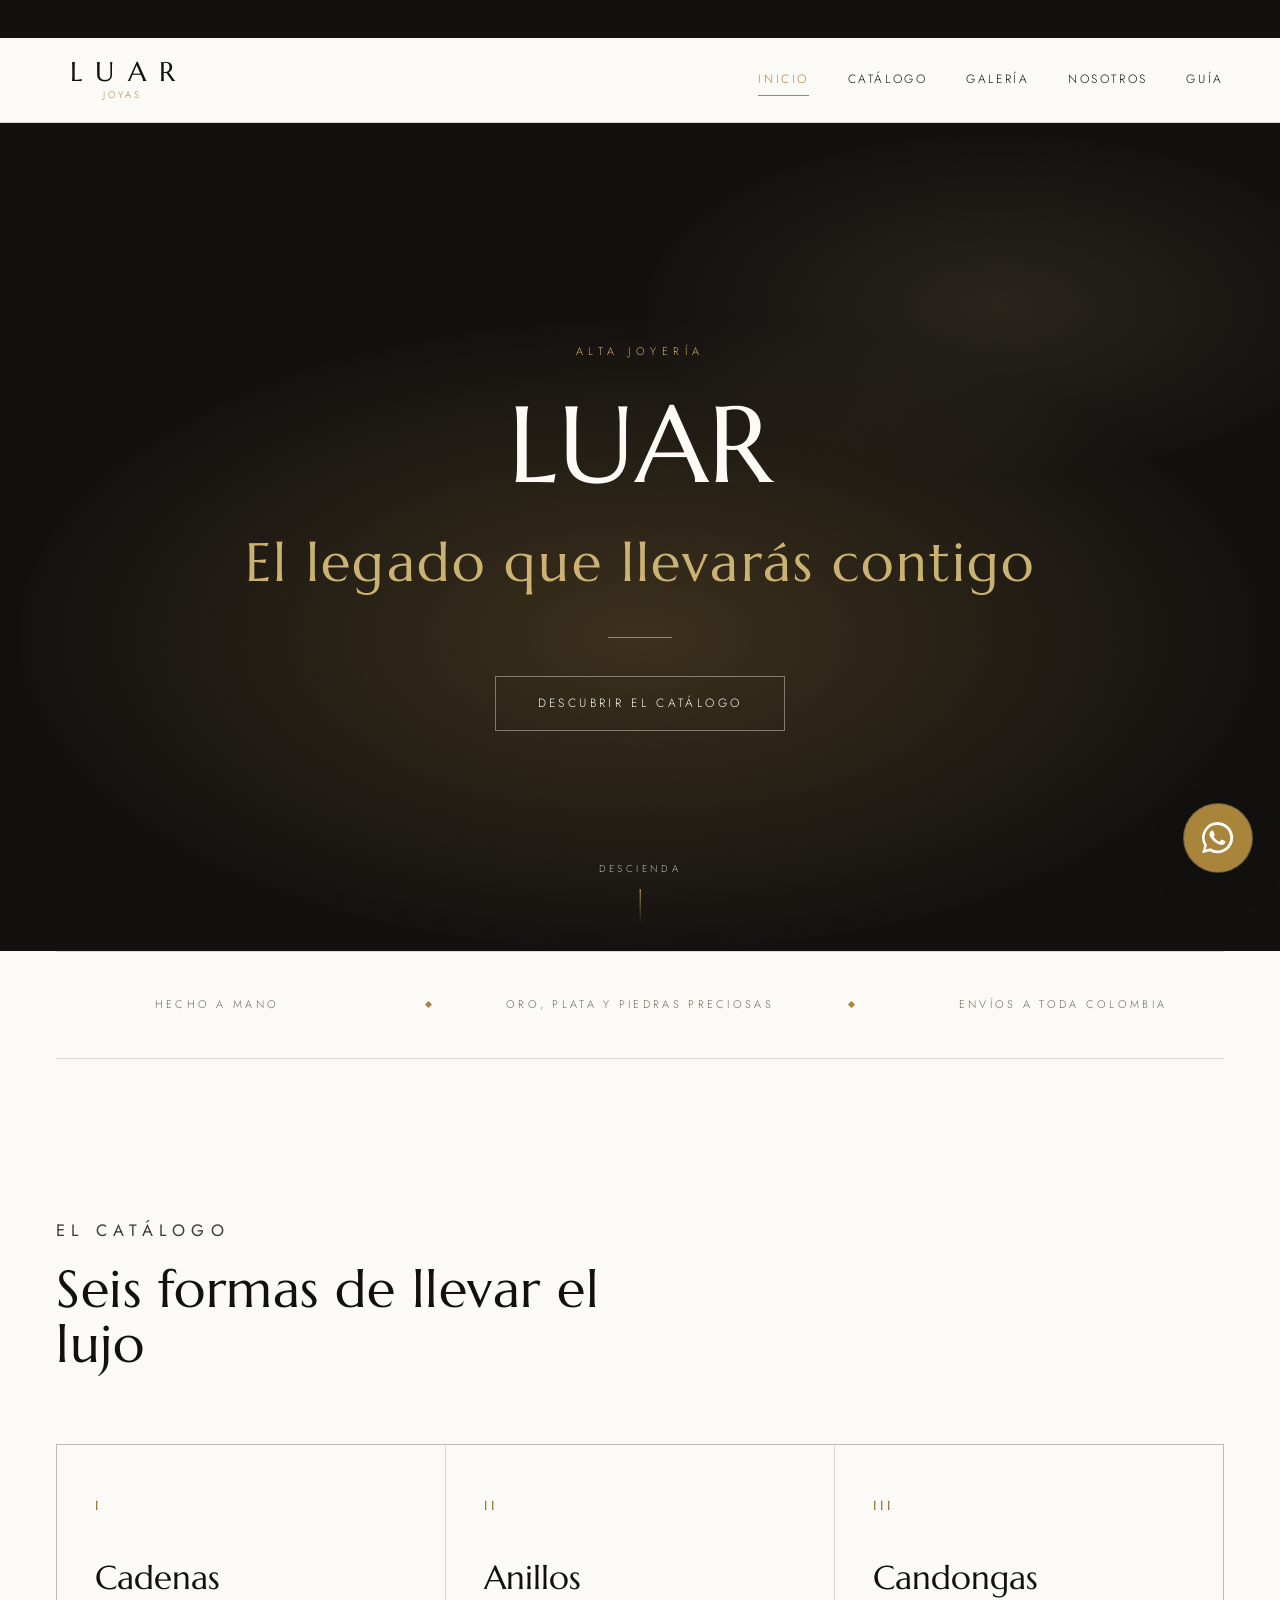
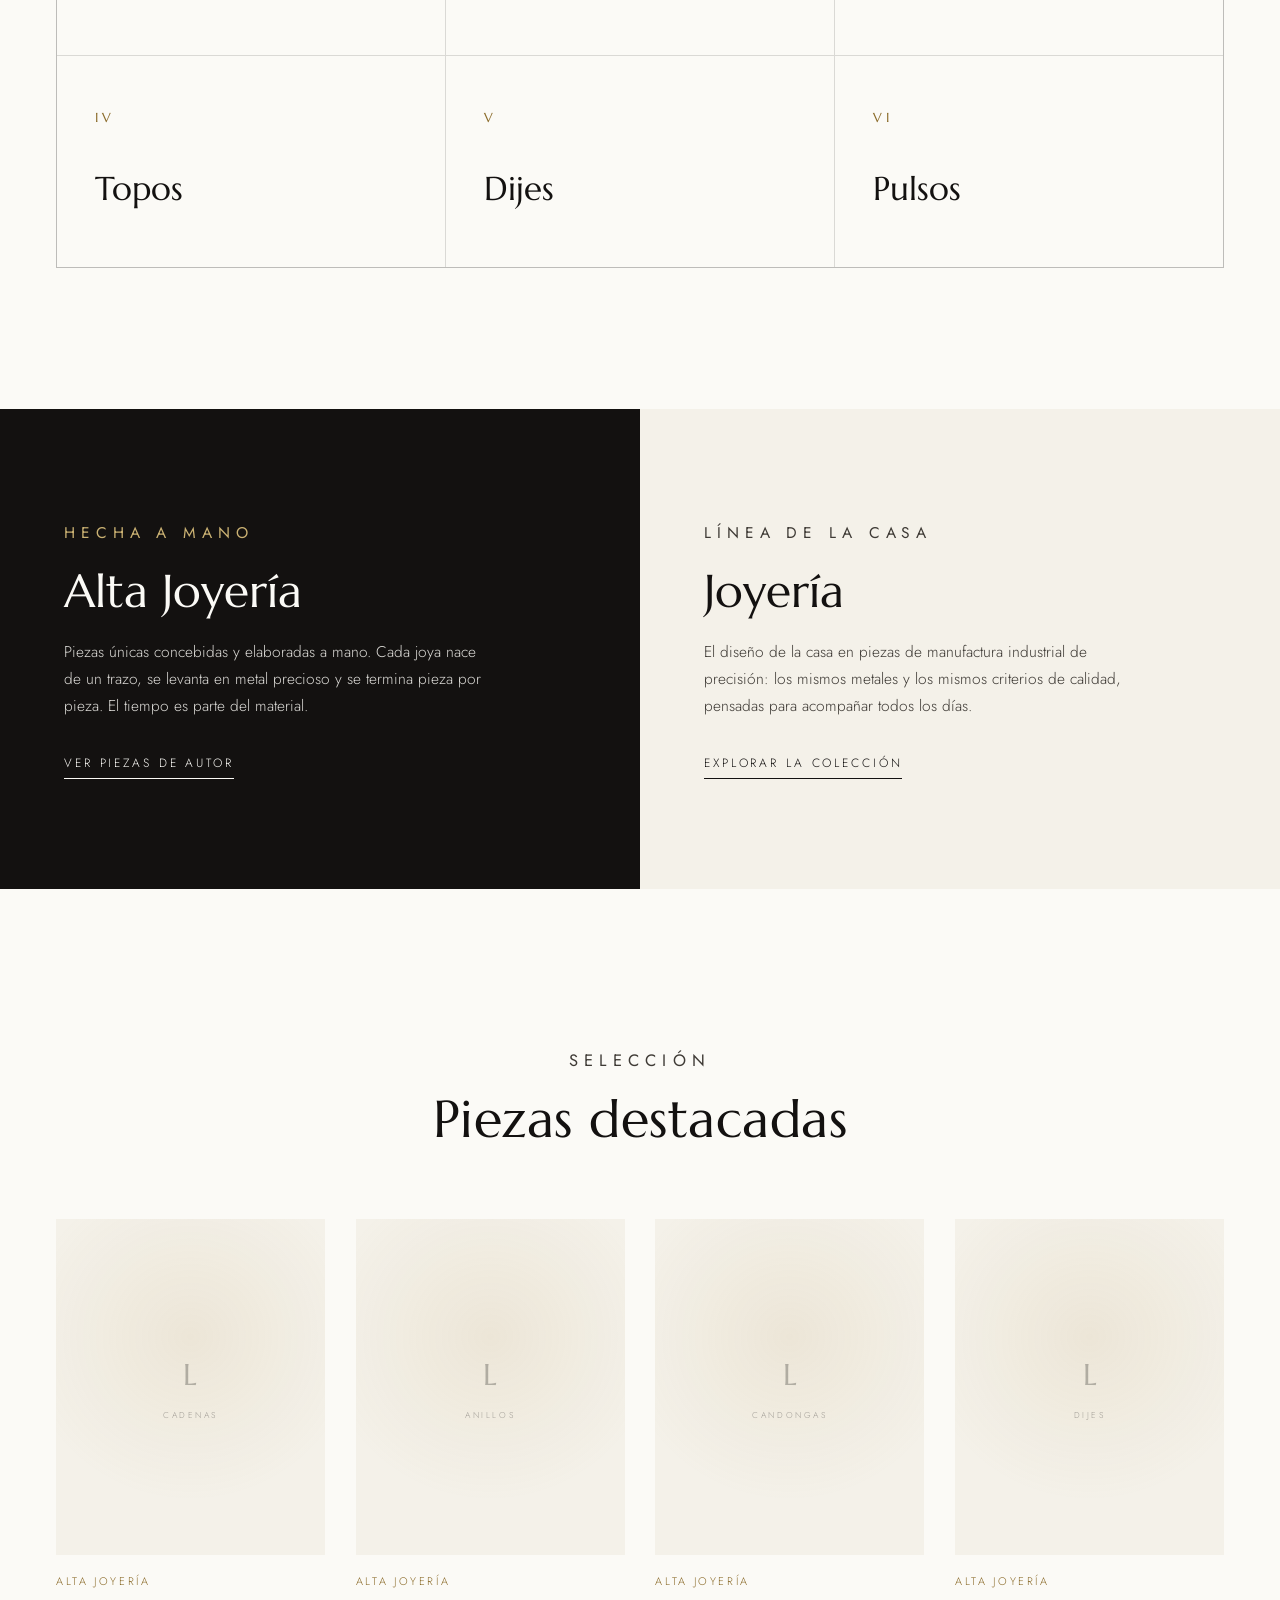
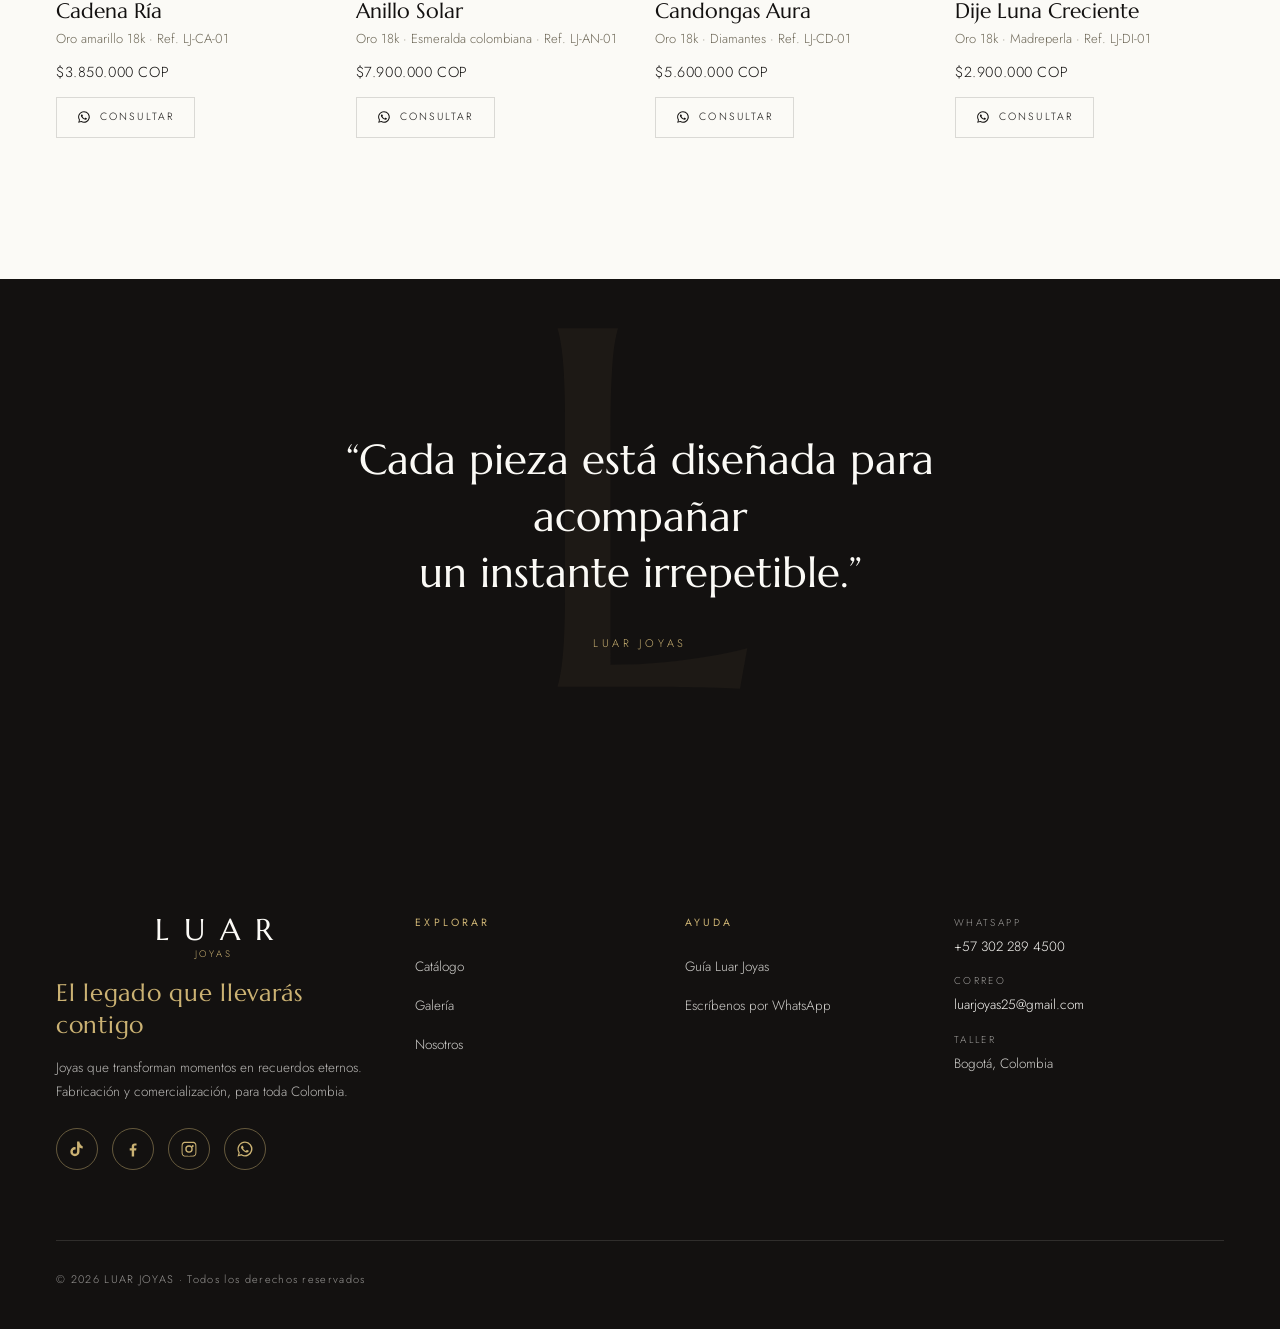
==== index.html @ 64f777a3 "Integra avance del cliente: links reales de redes (TikTok, Facebook, Instagram), Guia Luar Joyas con" ====
<!DOCTYPE html>
<html lang="es">
<head>
  <meta charset="utf-8">
  <meta name="viewport" content="width=device-width, initial-scale=1">
  <title>LUAR JOYAS</title>
  <meta name="description" content="LUAR JOYAS — El legado que llevarás contigo. Joyas que transforman momentos en recuerdos eternos. Fabricación y comercialización desde Bogotá, para toda Colombia.">

  <!-- Cómo se ve el enlace al compartirlo en redes o WhatsApp -->
  <meta property="og:title" content="LUAR JOYAS — El legado que llevarás contigo">
  <meta property="og:description" content="Joyas que transforman momentos en recuerdos eternos. Envíos a toda Colombia.">
  <meta property="og:type" content="website">
  <meta property="og:locale" content="es_CO">
  <meta property="og:site_name" content="LUAR JOYAS">
  <link rel="icon" type="image/svg+xml" href="data:image/svg+xml,%3Csvg xmlns='http://www.w3.org/2000/svg' viewBox='0 0 64 64'%3E%3Crect width='64' height='64' fill='%23131110'/%3E%3Ctext x='32' y='45' font-family='Georgia,serif' font-size='38' fill='%23CBB273' text-anchor='middle'%3EL%3C/text%3E%3C/svg%3E">

  <!-- ============================================
       GOOGLE ANALYTICS
       Cuando se cree la propiedad de Analytics,
       reemplazar G-XXXXXXXXXX por el ID real
       y quitar los signos de comentario <?- y ->
       ============================================
  <script async src="https://www.googletagmanager.com/gtag/js?id=G-XXXXXXXXXX"></script>
  <script>
    window.dataLayer = window.dataLayer || [];
    function gtag(){dataLayer.push(arguments);}
    gtag('js', new Date());
    gtag('config', 'G-XXXXXXXXXX');
  </script>
  -->

  <link rel="preconnect" href="https://fonts.googleapis.com">
  <link rel="preconnect" href="https://fonts.gstatic.com" crossorigin>
  <link href="https://fonts.googleapis.com/css2?family=Marcellus&family=Jost:wght@300;400;500&display=swap" rel="stylesheet">
  <link rel="stylesheet" href="css/estilos.css">

  <!-- Intro: si ya se vio en esta sesión, no la muestra; si no, marca la
       clase "intro-activa" para bloquear el scroll durante la animación -->
  <script>
    (function () {
      try {
        if (sessionStorage.getItem("luar-intro-vista")) {
          document.documentElement.classList.add("intro-omitir");
        } else {
          document.documentElement.classList.add("intro-activa");
        }
      } catch (e) {
        document.documentElement.classList.add("intro-activa");
      }
    })();
  </script>
</head>
<body>

  <!-- INTRO DE PORTADA (solo en index.html, una vez por sesión) -->
  <div class="intro" id="intro" aria-hidden="true">
    <div class="intro__marca">
      <span class="intro__nombre">
        <span>L</span><span>U</span><span>A</span><span>R</span>
      </span>
      <span class="intro__linea"></span>
      <span class="intro__bajada">Joyas</span>
    </div>
    <button class="intro__saltar" id="intro-saltar" type="button" aria-label="Saltar intro">Saltar</button>
  </div>

  <div class="aviso">Envíos asegurados a toda Colombia - Piezas elaboradas a <em>Mano</em></div>

  <header class="cabecera">
    <div class="cabecera__interior">
      <a href="index.html" class="marca" translate="no">
        <span class="marca__nombre">LUAR</span>
        <span class="marca__bajada">Joyas</span>
      </a>
      <nav class="navegacion">
        <a href="index.html">Inicio</a>
        <a href="catalogo.html">Catálogo</a>
        <a href="galeria.html">Galería</a>
        <a href="nosotros.html">Nosotros</a>
        <a href="faq.html">Guía</a>
      </nav>
      <button class="boton-menu" aria-label="Abrir menú"><span></span><span></span><span></span></button>
    </div>
  </header>

  <main>

    <!-- ============ PORTADA ============
         Cuando el cliente envíe su video, descomentar el bloque
         <video> y guardar el archivo como  img/portada.mp4
    -->
    <section class="hero">
      <div class="hero__fondo"></div>
      <!--
      <video autoplay muted loop playsinline poster="img/portada.jpg">
        <source src="img/portada.mp4" type="video/mp4">
      </video>
      -->
      <div class="hero__contenido">
        <p class="hero__eyebrow">Alta joyería</p>
        <h1>LUAR<span class="fina" data-slogan>El legado que llevarás contigo</span></h1>
        <div class="hero__linea"></div>
        <a href="catalogo.html" class="hero__cta">Descubrir el catálogo</a>
      </div>
      <div class="hero__scroll">Descienda</div>
    </section>

    <!-- ============ MANIFIESTO ============ -->
    <div class="contenedor">
      <div class="manifiesto revela">
        <span>Hecho a mano</span>
        <i></i>
        <span>Oro, plata y piedras preciosas</span>
        <i></i>
        <span>Envíos a toda Colombia</span>
      </div>
    </div>

    <!-- ============ CATEGORÍAS ============ -->
    <section class="seccion">
      <div class="contenedor">
        <div class="seccion__cabeza revela">
          <p class="etiqueta etiqueta--oro">El catálogo</p>
          <h2 class="titulo">Seis formas de llevar el lujo</h2>
        </div>
        <div class="categorias" id="rejilla-categorias"></div>
      </div>
    </section>

    <!-- ============ DOS LÍNEAS ============ -->
    <section class="lineas">
      <div class="lineas__panel lineas__panel--negro revela">
        <p class="etiqueta">Hecha a mano</p>
        <h3>Alta Joyería</h3>
        <p>Piezas únicas concebidas y elaboradas a mano. Cada joya nace de un trazo, se levanta en metal precioso y se termina pieza por pieza. El tiempo es parte del material.</p>
        <a class="enlace-sutil" href="catalogo.html">Ver piezas de autor</a>
      </div>
      <div class="lineas__panel lineas__panel--blanco revela revela--2">
        <p class="etiqueta etiqueta--oro">Línea de la casa</p>
        <h3 data-nombre-atelier>Joyería</h3>
        <p>El diseño de la casa en piezas de manufactura industrial de precisión: los mismos metales y los mismos criterios de calidad, pensadas para acompañar todos los días.</p>
        <a class="enlace-sutil" href="catalogo.html">Explorar la colección</a>
      </div>
    </section>

    <!-- ============ DESTACADOS ============ -->
    <section class="seccion">
      <div class="contenedor">
        <div class="seccion__cabeza seccion__cabeza--centro revela">
          <p class="etiqueta etiqueta--oro">Selección</p>
          <h2 class="titulo">Piezas destacadas</h2>
        </div>
        <div class="rejilla-productos" id="rejilla-destacados"></div>
      </div>
    </section>

    <!-- ============ CITA ============ -->
    <section class="cita">
      <blockquote class="revela">
        &ldquo;Cada pieza está diseñada para acompañar<br>un instante irrepetible.&rdquo;
        <cite>Luar Joyas</cite>
      </blockquote>
    </section>

    <!-- ============ TESTIMONIOS ============
         Espacio preparado. Cuando el cliente tenga reseñas reales,
         descomentar este bloque y reemplazar los textos.

    <section class="seccion">
      <div class="contenedor">
        <div class="seccion__cabeza seccion__cabeza--centro revela">
          <p class="etiqueta etiqueta--oro">Clientes</p>
          <h2 class="titulo">Lo que dicen de nosotros</h2>
        </div>
        <div class="valores">
          <div class="revela"><p>"Testimonio del cliente aquí."</p><h4>— Nombre, Ciudad</h4></div>
          <div class="revela revela--2"><p>"Testimonio del cliente aquí."</p><h4>— Nombre, Ciudad</h4></div>
          <div class="revela revela--3"><p>"Testimonio del cliente aquí."</p><h4>— Nombre, Ciudad</h4></div>
        </div>
      </div>
    </section>
    -->

  </main>

  <!-- ============ PIE DE PÁGINA ============ -->
  <footer class="pie">
    <div class="contenedor">
      <div class="pie__rejilla">
        <div>
          <div class="marca" translate="no">
            <span class="marca__nombre">LUAR</span>
            <span class="marca__bajada">Joyas</span>
          </div>
          <p class="pie__slogan" data-slogan>El legado que llevarás contigo</p>
          <p class="pie__lema">Comercialización y fabricación de joyas, metales y piedras preciosas, para toda Colombia.</p>
          <div class="pie__redes" data-redes></div>
        </div>
        <div>
          <h5>Explorar</h5>
          <ul>
            <li><a href="catalogo.html">Catálogo</a></li>
            <li><a href="galeria.html">Galería</a></li>
            <li><a href="nosotros.html">Nosotros</a></li>
          </ul>
        </div>
        <div>
          <h5>Ayuda</h5>
          <ul>
            <li><a href="faq.html">Guía Luar Joyas</a></li>
            <li><a data-wsp-general href="#" target="_blank" rel="noopener">Escríbenos por WhatsApp</a></li>
          </ul>
        </div>
        <div class="pie__contacto">
          <div><small>WhatsApp</small><a data-wsp-general href="#" target="_blank" rel="noopener" translate="no">+57 302 289 4500</a></div>
          <div><small>Correo</small><a data-correo href="#"></a></div>
          <div><small>Taller</small><span>Bogotá, Colombia</span></div>
        </div>
      </div>
      <div class="pie__final">
        <span>© 2026 LUAR JOYAS · Todos los derechos reservados</span>
      </div>
    </div>
  </footer>

  <a class="wsp-flotante" data-wsp-general href="#" target="_blank" rel="noopener" aria-label="Escribir por WhatsApp">
    <svg viewBox="0 0 24 24"><path d="M12 2a10 10 0 0 0-8.6 15.1L2 22l5-1.3A10 10 0 1 0 12 2Zm0 18.2c-1.6 0-3.1-.4-4.4-1.2l-.3-.2-3 .8.8-2.9-.2-.3A8.2 8.2 0 1 1 12 20.2Zm4.5-6.1c-.2-.1-1.5-.7-1.7-.8-.2-.1-.4-.1-.6.1-.2.2-.6.8-.8 1-.1.2-.3.2-.5.1a6.7 6.7 0 0 1-3.3-2.9c-.3-.4 0-.5.1-.7l.4-.5c.1-.2.1-.3 0-.5l-.8-1.9c-.2-.5-.4-.4-.6-.4h-.5c-.2 0-.5.1-.7.3-.9.9-1.1 2.2-.2 3.8a12 12 0 0 0 4.6 4.2c1.7.8 2.4.8 3.2.7.5-.1 1.5-.6 1.7-1.2.2-.6.2-1.1.1-1.2 0 0-.2-.1-.4-.1Z"/></svg>
  </a>

  <script src="js/productos.js"></script>
  <script src="js/main.js"></script>
</body>
</html>
---- css/estilos.css ----
/* ============================================================
   LUAR JOYAS — HOJA DE ESTILOS
   Paleta: marfil, negro tinta y oro viejo.
   El cliente NO necesita editar este archivo.
   ============================================================ */

:root {
  --marfil:      #FBFAF6;   /* fondo general */
  --marfil-alto: #F4F1E9;   /* paneles suaves */
  --tinta:       #131110;   /* negro cálido */
  --tinta-suave: #3E3A35;   /* texto secundario */
  --gris:        #6E6858;   /* etiquetas y textos secundarios (legible sobre marfil) */
  --oro:         #A9853C;   /* acento decorativo: líneas, bordes, adornos */
  --oro-texto:   #8A6A28;   /* dorado profundo SOLO para texto pequeño sobre marfil */
  --oro-claro:   #CBB273;   /* acento sobre negro */
  --linea:       rgba(19, 17, 16, .14);
  --linea-oro:   rgba(169, 133, 60, .45);

  --serif: 'Marcellus', 'Times New Roman', serif;
  --sans:  'Jost', system-ui, sans-serif;

  --ancho: 1280px;
  --transicion: .45s cubic-bezier(.22, .61, .21, 1);
}

* { box-sizing: border-box; margin: 0; padding: 0; }

html { scroll-behavior: smooth; -webkit-font-smoothing: antialiased; }

body {
  background: var(--marfil);
  color: var(--tinta);
  font-family: var(--sans);
  font-weight: 300;
  font-size: 16px;
  line-height: 1.6;
}

::selection { background: var(--oro-claro); color: var(--tinta); }

img { display: block; max-width: 100%; }
a { color: inherit; text-decoration: none; }
button { font-family: inherit; cursor: pointer; }

/* ---------- utilidades tipográficas ---------- */

.etiqueta {
  font-family: var(--sans);
  font-size: 11px;
  font-weight: 400;
  letter-spacing: .38em;
  text-transform: uppercase;
  color: var(--gris);
}
.etiqueta--oro { color: var(--oro-texto); }

/* foco visible al navegar con teclado */
:focus-visible { outline: 2px solid var(--oro); outline-offset: 3px; }

/* respeta la preferencia del sistema de reducir movimiento */
@media (prefers-reduced-motion: reduce) {
  *, *::before, *::after {
    animation-duration: .01ms !important;
    animation-iteration-count: 1 !important;
    transition-duration: .01ms !important;
  }
  html { scroll-behavior: auto; }
}

/* ============================================================
   INTRO DE PORTADA
   Cortina negra que revela la marca — solo en index.html
   Se muestra UNA VEZ por sesión. Solo usa transform + opacity
   (GPU-aceleradas) para no consumir batería en móviles.
   ============================================================ */

.intro {
  position: fixed;
  inset: 0;
  z-index: 9999;
  background: var(--tinta);
  display: flex;
  align-items: center;
  justify-content: center;
  animation: introSale .9s cubic-bezier(.7,0,.3,1) 2.4s forwards;
  overflow: hidden;
  will-change: opacity;
}
.intro::before {
  /* halo dorado sutil detrás de la marca */
  content: "";
  position: absolute;
  inset: 0;
  background: radial-gradient(ellipse 40% 40% at 50% 50%, rgba(203,178,115,.15), transparent 65%);
  opacity: 0;
  animation: introHalo 1.4s ease-out .3s forwards;
}

.intro-omitir .intro,
.intro-terminada .intro { display: none; }

/* solo mientras corre la intro (solo en index.html) el scroll queda bloqueado */
html.intro-activa body { overflow: hidden; height: 100vh; }

.intro__marca { text-align: center; position: relative; z-index: 2; padding: 24px; }

.intro__nombre {
  font-family: var(--serif);
  color: var(--marfil);
  font-size: clamp(60px, 13vw, 140px);
  letter-spacing: .5em;
  display: block;
  line-height: 1;
  padding-left: .5em; /* compensa el letter-spacing final */
}
.intro__nombre span {
  display: inline-block;
  opacity: 0;
  transform: translateY(22px);
  animation: introLetra .8s cubic-bezier(.22,.61,.21,1) forwards;
}
.intro__nombre span:nth-child(1) { animation-delay: .35s; }
.intro__nombre span:nth-child(2) { animation-delay: .5s; }
.intro__nombre span:nth-child(3) { animation-delay: .65s; }
.intro__nombre span:nth-child(4) { animation-delay: .8s; }

.intro__linea {
  display: block;
  width: 90px;
  height: 1px;
  background: var(--oro-claro);
  margin: 34px auto 22px;
  transform: scaleX(0);
  transform-origin: center;
  animation: introLinea 1s cubic-bezier(.22,.61,.21,1) 1.15s forwards;
}
.intro__bajada {
  display: block;
  font-family: var(--sans);
  font-weight: 300;
  color: var(--oro-claro);
  font-size: 13px;
  letter-spacing: .5em;
  padding-left: .5em;
  text-transform: uppercase;
  opacity: 0;
  animation: introBajada .9s ease-out 1.55s forwards;
}

.intro__saltar {
  position: absolute;
  right: 22px;
  bottom: 22px;
  background: none;
  border: 1px solid rgba(251,250,246,.3);
  color: rgba(251,250,246,.7);
  padding: 9px 20px;
  font-family: var(--sans);
  font-size: 10.5px;
  letter-spacing: .28em;
  text-transform: uppercase;
  opacity: 0;
  transition: color .3s, border-color .3s;
  animation: introBajada .6s ease-out 1.8s forwards;
}
.intro__saltar:hover { color: var(--marfil); border-color: var(--marfil); }

@keyframes introLetra  { to { opacity: 1; transform: none; } }
@keyframes introLinea  { to { transform: scaleX(1); } }
@keyframes introBajada { to { opacity: 1; } }
@keyframes introHalo   { to { opacity: 1; } }
@keyframes introSale   { to { opacity: 0; visibility: hidden; } }

/* en móvil: reduce ligeramente el tamaño y acorta un poco los tiempos */
@media (max-width: 560px) {
  .intro__linea { width: 60px; margin: 28px auto 18px; }
  .intro__bajada { font-size: 11.5px; }
  .intro__saltar { right: 16px; bottom: 16px; padding: 8px 16px; font-size: 10px; }
}

.titulo {
  font-family: var(--serif);
  font-weight: 400;
  line-height: 1.06;
  letter-spacing: .01em;
}

.contenedor {
  max-width: var(--ancho);
  margin: 0 auto;
  padding: 0 clamp(20px, 5vw, 56px);
}

/* ---------- animaciones de revelado ---------- */

/* solo se oculta contenido si JavaScript cargó (clase .js en <html>);
   así la web nunca queda en blanco si un script falla */
.js .revela {
  opacity: 0;
  transform: translateY(26px);
  transition: opacity .9s cubic-bezier(.22,.61,.21,1), transform .9s cubic-bezier(.22,.61,.21,1);
}
.js .revela.visible { opacity: 1; transform: none; }
.revela--2 { transition-delay: .12s; }
.revela--3 { transition-delay: .24s; }
.revela--4 { transition-delay: .36s; }

@keyframes lineaCrece { from { transform: scaleX(0); } to { transform: scaleX(1); } }
@keyframes aparece    { from { opacity: 0; } to { opacity: 1; } }
@keyframes sube       { from { opacity: 0; transform: translateY(30px); } to { opacity: 1; transform: none; } }

/* ============================================================
   CABECERA
   ============================================================ */

.aviso {
  background: var(--tinta);
  color: var(--marfil-alto);
  text-align: center;
  font-size: 10.5px;
  letter-spacing: .3em;
  text-transform: uppercase;
  padding: 10px 16px;
}
.aviso em { font-style: normal; color: var(--oro-claro); }

/* franja con varios mensajes que rotan (solo si CONFIG.avisos tiene 2 o más) */
.aviso--rotativo {
  position: relative;
  padding: 0;
  min-height: 38px;
  overflow: hidden;
}
.aviso__msg {
  position: absolute;
  inset: 0;
  display: flex;
  align-items: center;
  justify-content: center;
  padding: 10px 16px;
  opacity: 0;
  animation: avisoRotar var(--aviso-total, 12s) infinite;
  animation-delay: var(--aviso-delay, 0s);
  will-change: opacity, transform;
}
@keyframes avisoRotar {
  0%   { opacity: 0; transform: translateY(6px); }
  3%   { opacity: 1; transform: none; }
  30%  { opacity: 1; transform: none; }
  33%  { opacity: 0; transform: translateY(-6px); }
  100% { opacity: 0; transform: translateY(-6px); }
}
/* accesibilidad: si el usuario tiene reducción de movimiento,
   muestra estático el primer mensaje sin rotar */
@media (prefers-reduced-motion: reduce) {
  .aviso--rotativo .aviso__msg { animation: none; opacity: 0; }
  .aviso--rotativo .aviso__msg:first-child { opacity: 1; position: static; }
}

.cabecera {
  position: sticky;
  top: 0;
  z-index: 90;
  border-bottom: 1px solid var(--linea);
  transition: box-shadow var(--transicion);
}
.cabecera::before {
  content: "";
  position: absolute;
  inset: 0;
  z-index: -1;
  background: rgba(251, 250, 246, .92);
  backdrop-filter: blur(12px);
}
.cabecera.con-sombra { box-shadow: 0 10px 40px -18px rgba(19,17,16,.25); }

.cabecera__interior {
  max-width: var(--ancho);
  margin: 0 auto;
  padding: 0 clamp(20px, 5vw, 56px);
  height: 84px;
  display: flex;
  align-items: center;
  justify-content: space-between;
  gap: 24px;
}

.marca { display: flex; flex-direction: column; align-items: center; line-height: 1; }
.marca__nombre {
  font-family: var(--serif);
  font-size: 27px;
  letter-spacing: .5em;
  padding-left: .5em; /* compensa el letter-spacing final */
}
.marca__bajada {
  font-size: 9.5px;
  letter-spacing: .3em;
  text-transform: uppercase;
  color: var(--oro);
  margin-top: 5px;
}

.navegacion { display: flex; gap: clamp(18px, 3vw, 42px); }
.navegacion a {
  font-size: 12px;
  letter-spacing: .22em;
  text-transform: uppercase;
  padding: 6px 0;
  position: relative;
  transition: color var(--transicion);
}
.navegacion a::after {
  content: "";
  position: absolute;
  left: 0; bottom: 0;
  width: 100%; height: 1px;
  background: var(--oro);
  transform: scaleX(0);
  transform-origin: left;
  transition: transform var(--transicion);
}
.navegacion a:hover, .navegacion a.activo { color: var(--oro); }
.navegacion a:hover::after, .navegacion a.activo::after { transform: scaleX(1); }

/* menú móvil */
.boton-menu {
  display: none;
  background: none;
  border: none;
  width: 30px; height: 22px;
  position: relative;
}
.boton-menu span {
  position: absolute;
  left: 0; width: 100%; height: 1.5px;
  background: var(--tinta);
  transition: var(--transicion);
}
.boton-menu span:nth-child(1) { top: 2px; }
.boton-menu span:nth-child(2) { top: 10px; }
.boton-menu span:nth-child(3) { top: 18px; }

@media (max-width: 860px) {
  .boton-menu { display: block; }
  .navegacion {
    position: fixed;
    inset: 0;
    top: 0;
    background: var(--marfil);
    flex-direction: column;
    align-items: center;
    justify-content: center;
    gap: 34px;
    opacity: 0;
    pointer-events: none;
    transition: opacity var(--transicion);
    z-index: 80;
  }
  .navegacion.abierta { opacity: 1; pointer-events: auto; }
  .navegacion a { font-size: 15px; }
  body.menu-abierto { overflow: hidden; }
  body.menu-abierto .boton-menu span:nth-child(1) { top: 10px; transform: rotate(45deg); }
  body.menu-abierto .boton-menu span:nth-child(2) { opacity: 0; }
  body.menu-abierto .boton-menu span:nth-child(3) { top: 10px; transform: rotate(-45deg); }
  .boton-menu { z-index: 85; }
}

/* ============================================================
   HERO (portada con video)
   ============================================================ */

.hero {
  position: relative;
  height: min(92vh, 860px);
  min-height: 540px;
  background: var(--tinta);
  color: var(--marfil);
  display: flex;
  align-items: center;
  justify-content: center;
  text-align: center;
  overflow: hidden;
}

/* El video del cliente irá aquí; mientras tanto, atmósfera dorada */
.hero__fondo {
  position: absolute;
  inset: 0;
  background:
    radial-gradient(ellipse 70% 55% at 50% 62%, rgba(169,133,60,.28), transparent 70%),
    radial-gradient(ellipse 40% 30% at 78% 22%, rgba(203,178,115,.12), transparent 70%),
    var(--tinta);
}
.hero__fondo::after {
  /* grano sutil para que no se vea plano */
  content: "";
  position: absolute;
  inset: 0;
  opacity: .5;
  background-image: url("data:image/svg+xml,%3Csvg xmlns='http://www.w3.org/2000/svg' width='140' height='140'%3E%3Cfilter id='r'%3E%3CfeTurbulence type='fractalNoise' baseFrequency='.9' numOctaves='2'/%3E%3CfeColorMatrix values='0 0 0 0 0 0 0 0 0 0 0 0 0 0 0 0 0 0 .05 0'/%3E%3C/filter%3E%3Crect width='140' height='140' filter='url(%23r)'/%3E%3C/svg%3E");
}

.hero video {
  position: absolute;
  inset: 0;
  width: 100%;
  height: 100%;
  object-fit: cover;
  opacity: .55;
}

.hero__contenido { position: relative; z-index: 2; padding: 0 24px; max-width: 900px; }

.hero__eyebrow {
  font-size: 11px;
  letter-spacing: .5em;
  text-transform: uppercase;
  color: var(--oro-claro);
  animation: aparece 1.4s .2s both;
}

.hero h1 {
  font-family: var(--serif);
  font-weight: 400;
  font-size: clamp(44px, 8.5vw, 108px);
  line-height: 1.02;
  margin: 30px 0 0;
  animation: sube 1.2s .45s both;
}
/* mismo estilo que las citas de la web: Marcellus regular, dorado */
.hero h1 .fina {
  display: block;
  font-family: var(--serif);
  font-weight: 400;
  font-size: .5em;
  letter-spacing: .04em;
  line-height: 1.35;
  margin-top: 26px;
  color: var(--oro-claro);
}

.hero__linea {
  width: 64px; height: 1px;
  background: var(--oro);
  margin: 38px auto;
  transform-origin: center;
  animation: lineaCrece 1.1s .9s both;
}

.hero__cta {
  display: inline-block;
  font-size: 12px;
  letter-spacing: .28em;
  text-transform: uppercase;
  color: var(--marfil);
  border: 1px solid rgba(251,250,246,.4);
  padding: 17px 42px;
  transition: var(--transicion);
  animation: aparece 1.2s 1.15s both;
}
.hero__cta:hover { background: var(--marfil); color: var(--tinta); border-color: var(--marfil); }

.hero__scroll {
  position: absolute;
  bottom: 28px; left: 50%;
  transform: translateX(-50%);
  z-index: 2;
  font-size: 10px;
  letter-spacing: .34em;
  text-transform: uppercase;
  color: rgba(251,250,246,.7);
  animation: aparece 1.4s 1.6s both;
}
.hero__scroll::after {
  content: "";
  display: block;
  width: 1px; height: 34px;
  background: linear-gradient(var(--oro-claro), transparent);
  margin: 12px auto 0;
}

/* ============================================================
   SECCIONES GENERALES
   ============================================================ */

.seccion { padding: clamp(76px, 11vw, 150px) 0; }
.seccion--apretada { padding: clamp(56px, 8vw, 100px) 0; }

.seccion__cabeza { max-width: 640px; margin-bottom: clamp(44px, 6vw, 72px); }
.seccion__cabeza--centro { margin-left: auto; margin-right: auto; text-align: center; }
.seccion__cabeza .titulo { font-size: clamp(30px, 4.2vw, 52px); margin-top: 18px; }
.seccion__cabeza p { color: var(--tinta-suave); margin-top: 18px; font-size: 16.5px; }

.filo { border-top: 1px solid var(--linea); }

/* ---------- manifiesto (franja editorial) ---------- */

.manifiesto {
  display: grid;
  /* 5 pistas: texto · rombo · texto · rombo · texto — todo en una fila */
  grid-template-columns: 1fr auto 1fr auto 1fr;
  align-items: center;
  gap: clamp(20px, 4vw, 48px);
  padding: clamp(30px, 4vw, 44px) 0;
  border-top: 1px solid var(--linea);
  border-bottom: 1px solid var(--linea);
}
.manifiesto span {
  font-size: 11px;
  letter-spacing: .3em;
  text-transform: uppercase;
  color: var(--gris);
  text-align: center;
}
.manifiesto i {
  width: 5px; height: 5px;
  background: var(--oro);
  transform: rotate(45deg);
  justify-self: center;
}
@media (max-width: 700px) {
  .manifiesto { grid-template-columns: 1fr; gap: 16px; }
  .manifiesto i { display: none; }
}

/* ---------- categorías ---------- */

.categorias {
  display: grid;
  /* 3 columnas fijas en desktop para simetría (3+3 con 6 categorías,
     3+3+3 con 9, etc.). En tablet baja a 2 y en móvil a 1. */
  grid-template-columns: repeat(3, 1fr);
  gap: 1px;
  background: var(--linea);
  border: 1px solid var(--linea);
}
@media (max-width: 900px) {
  .categorias { grid-template-columns: repeat(2, 1fr); }
}
@media (max-width: 560px) {
  .categorias { grid-template-columns: 1fr; }
}
.categoria {
  background: var(--marfil);
  padding: clamp(34px, 4vw, 52px) clamp(26px, 3vw, 42px);
  position: relative;
  overflow: hidden;
  transition: background var(--transicion);
  display: flex;
  flex-direction: column;
  min-height: 210px;
}
.categoria:hover { background: var(--marfil-alto); }
.categoria__numero {
  font-family: var(--serif);
  font-size: 13px;
  letter-spacing: .3em;
  color: var(--oro-texto);
}
.categoria__nombre {
  font-family: var(--serif);
  font-size: clamp(26px, 2.6vw, 34px);
  margin-top: auto;
  padding-top: 34px;
  transition: transform var(--transicion);
}
.categoria:hover .categoria__nombre { transform: translateX(8px); }
.categoria__flecha {
  position: absolute;
  right: 30px; bottom: 36px;
  font-family: var(--serif);
  font-size: 20px;
  color: var(--oro);
  opacity: 0;
  transform: translateX(-10px);
  transition: var(--transicion);
}
.categoria:hover .categoria__flecha { opacity: 1; transform: none; }

/* ---------- dos líneas (panel partido) ---------- */

.lineas { display: grid; grid-template-columns: 1fr 1fr; min-height: 480px; }
@media (max-width: 860px) { .lineas { grid-template-columns: 1fr; } }

.lineas__panel {
  padding: clamp(56px, 7vw, 110px) clamp(28px, 5vw, 80px);
  display: flex;
  flex-direction: column;
  justify-content: center;
}
.lineas__panel--negro { background: var(--tinta); color: var(--marfil); }
.lineas__panel--negro .etiqueta { color: var(--oro-claro); }
.lineas__panel--blanco { background: var(--marfil-alto); }

.lineas__panel h3 {
  font-family: var(--serif);
  font-weight: 400;
  font-size: clamp(30px, 3.6vw, 46px);
  margin: 20px 0 22px;
  line-height: 1.1;
}
.lineas__panel p { max-width: 420px; font-size: 15.5px; line-height: 1.75; }
.lineas__panel--negro p { color: rgba(251,250,246,.86); }
.lineas__panel--blanco p { color: var(--tinta-suave); }

.enlace-sutil {
  display: inline-block;
  margin-top: 34px;
  font-size: 12px;
  letter-spacing: .24em;
  text-transform: uppercase;
  border-bottom: 1px solid currentColor;
  padding-bottom: 5px;
  transition: color var(--transicion), border-color var(--transicion);
  align-self: flex-start;
}
.enlace-sutil:hover { color: var(--oro); border-color: var(--oro); }
.lineas__panel--negro .enlace-sutil:hover { color: var(--oro-claro); border-color: var(--oro-claro); }

/* ============================================================
   TARJETAS DE PRODUCTO
   ============================================================ */

.rejilla-productos {
  display: grid;
  grid-template-columns: repeat(auto-fill, minmax(250px, 1fr));
  gap: clamp(24px, 3vw, 44px) clamp(18px, 2.4vw, 32px);
}

.producto { display: flex; flex-direction: column; }

/* enlace clicable que envuelve la imagen y datos de la tarjeta */
.producto__enlace {
  display: flex;
  flex-direction: column;
  text-decoration: none;
  color: inherit;
}

.producto__marco {
  position: relative;
  aspect-ratio: 4 / 5;
  background: var(--marfil-alto);
  overflow: hidden;
  margin-bottom: 18px;
}
.producto__marco::after {
  content: "";
  position: absolute;
  inset: 12px;
  border: 1px solid var(--linea-oro);
  opacity: 0;
  transition: opacity var(--transicion);
  pointer-events: none;
}
.producto:hover .producto__marco::after { opacity: 1; }

.producto__marco img {
  width: 100%; height: 100%;
  object-fit: cover;
  transition: transform 1.2s cubic-bezier(.22,.61,.21,1);
}
.producto:hover .producto__marco img { transform: scale(1.05); }

/* espacio elegante mientras no hay foto */
.producto__pendiente {
  position: absolute;
  inset: 0;
  display: flex;
  flex-direction: column;
  align-items: center;
  justify-content: center;
  gap: 10px;
  background:
    radial-gradient(ellipse 90% 70% at 50% 35%, rgba(169,133,60,.10), transparent 70%),
    var(--marfil-alto);
}
.producto__pendiente b {
  font-family: var(--serif);
  font-weight: 400;
  font-size: 30px;
  color: rgba(19,17,16,.28);
}
.producto__pendiente span {
  font-size: 8.5px;
  letter-spacing: .3em;
  text-transform: uppercase;
  color: rgba(19,17,16,.35);
}

.producto__linea {
  font-size: 11px;
  letter-spacing: .24em;
  text-transform: uppercase;
  color: var(--oro-texto);
  margin-bottom: 8px;
}
.producto__nombre {
  font-family: var(--serif);
  font-weight: 400;
  font-size: 21px;
  line-height: 1.2;
}
.producto__material { font-size: 13px; color: var(--gris); margin-top: 5px; }
.producto__precio { font-size: 14.5px; margin-top: 10px; letter-spacing: .04em; }

.producto__wsp {
  margin-top: 14px;
  align-self: flex-start;
  display: inline-flex;
  align-items: center;
  gap: 9px;
  background: none;
  border: 1px solid var(--linea);
  padding: 11px 20px;
  font-size: 10.5px;
  letter-spacing: .2em;
  text-transform: uppercase;
  color: var(--tinta);
  transition: var(--transicion);
}
.producto__wsp:hover { background: var(--tinta); color: var(--marfil); border-color: var(--tinta); }
.producto__wsp svg { width: 14px; height: 14px; fill: currentColor; }

/* ---------- filtros del catálogo ---------- */

.filtros {
  display: flex;
  flex-wrap: wrap;
  justify-content: center;
  gap: clamp(14px, 2.6vw, 34px);
  padding-bottom: 26px;
  border-bottom: 1px solid var(--linea);
  margin-bottom: clamp(40px, 5vw, 64px);
}
.filtros button {
  background: none;
  border: none;
  font-size: 12px;
  letter-spacing: .22em;
  text-transform: uppercase;
  color: var(--gris);
  padding: 6px 2px;
  position: relative;
  transition: color var(--transicion);
}
.filtros button::after {
  content: "";
  position: absolute;
  left: 0; bottom: 0;
  width: 100%; height: 1px;
  background: var(--oro);
  transform: scaleX(0);
  transition: transform var(--transicion);
}
.filtros button:hover { color: var(--tinta); }
.filtros button.activo { color: var(--tinta); }
.filtros button.activo::after { transform: scaleX(1); }

.filtros-linea { display: flex; justify-content: center; gap: 22px; margin-bottom: 34px; }
.filtros-linea button {
  background: none;
  border: 1px solid var(--linea);
  padding: 10px 24px;
  font-size: 10.5px;
  letter-spacing: .22em;
  text-transform: uppercase;
  color: var(--gris);
  transition: var(--transicion);
}
.filtros-linea button.activo,
.filtros-linea button:hover { background: var(--tinta); color: var(--marfil); border-color: var(--tinta); }

.sin-resultados { text-align: center; color: var(--gris); padding: 60px 0; font-family: var(--serif); font-size: 20px; }

/* ============================================================
   DETALLE DE PRODUCTO (producto.html)
   ============================================================ */

.volver {
  display: inline-flex;
  align-items: center;
  gap: 16px;
  font-family: var(--sans);
  font-weight: 300;
  font-size: 11px;
  letter-spacing: .28em;
  text-transform: uppercase;
  color: var(--gris);
  transition: color var(--transicion);
  text-decoration: none;
}
.volver__flecha {
  width: 28px;
  height: 8px;
  overflow: visible;
  transition: transform var(--transicion);
}
.volver:hover { color: var(--tinta); }
.volver:hover .volver__flecha { transform: translateX(-6px); }

.detalle {
  display: grid;
  grid-template-columns: 1.05fr 1fr;
  gap: clamp(36px, 5vw, 80px);
  padding-top: clamp(30px, 4vw, 50px);
  padding-bottom: clamp(60px, 8vw, 100px);
  align-items: start;
}
@media (max-width: 820px) {
  .detalle { grid-template-columns: 1fr; }
}

/* -------- galería (imagen grande + thumbnails) -------- */

.detalle__galeria { display: flex; flex-direction: column; gap: 16px; }
.detalle__marco {
  position: relative;
  aspect-ratio: 1;
  background: var(--marfil-alto);
  overflow: hidden;
}
.detalle__marco::after {
  content: "";
  position: absolute;
  inset: 14px;
  border: 1px solid var(--linea-oro);
  pointer-events: none;
  opacity: .55;
}
.detalle__foto { width: 100%; height: 100%; object-fit: cover; display: block; }

.detalle__thumbs {
  display: grid;
  grid-template-columns: repeat(3, 1fr);
  gap: 16px;
}
.detalle__thumb {
  aspect-ratio: 1;
  background: var(--marfil-alto);
  position: relative;
}
.detalle__thumb::after {
  content: "L";
  position: absolute;
  inset: 0;
  display: flex;
  align-items: center;
  justify-content: center;
  font-family: var(--serif);
  font-size: 22px;
  color: rgba(19,17,16,.24);
}

/* -------- panel de información -------- */

.detalle__info { padding-top: 6px; }

.detalle__linea {
  font-family: var(--sans);
  font-size: 11px;
  letter-spacing: .32em;
  text-transform: uppercase;
  color: var(--oro-texto);
  margin-bottom: 18px;
}
.detalle__nombre {
  font-family: var(--serif);
  font-weight: 400;
  font-size: clamp(34px, 4.4vw, 54px);
  line-height: 1.08;
  margin: 0 0 20px;
}
.detalle__precio {
  font-family: var(--sans);
  font-weight: 300;
  font-size: 20px;
  color: var(--tinta);
  margin-bottom: 26px;
}
.detalle__separador {
  width: 48px;
  height: 1px;
  background: rgba(19,17,16,.25);
  margin: 0 0 26px;
}
.detalle__descripcion {
  font-family: var(--serif);
  font-size: 19px;
  line-height: 1.7;
  color: var(--tinta-suave);
  margin: 0 0 28px;
  border-bottom: 1px dotted rgba(156,124,67,.55);
  padding-bottom: 4px;
}

.detalle__specs {
  margin: 0 0 34px;
  display: flex;
  flex-direction: column;
}
.detalle__specs > div {
  display: flex;
  justify-content: space-between;
  padding: 14px 0;
  border-bottom: 1px solid var(--linea);
  font-family: var(--sans);
  font-weight: 300;
  font-size: 13.5px;
  color: var(--tinta-suave);
}
.detalle__specs dt {
  color: var(--gris);
  letter-spacing: .04em;
  margin: 0;
}
.detalle__specs dd { margin: 0; text-align: right; }

/* -------- botón grande de WhatsApp -------- */

.detalle__cta {
  width: 100%;
  display: flex;
  align-items: center;
  justify-content: center;
  gap: 12px;
  background: var(--tinta);
  color: var(--marfil);
  border: 1px solid var(--tinta);
  font-family: var(--sans);
  font-size: 12px;
  letter-spacing: .28em;
  text-transform: uppercase;
  padding: 22px;
  transition: background var(--transicion), color var(--transicion);
  text-decoration: none;
}
.detalle__cta:hover { background: transparent; color: var(--tinta); }
.detalle__cta svg { width: 18px; height: 18px; fill: currentColor; }

.detalle__nota {
  font-family: var(--sans);
  font-weight: 300;
  font-size: 11px;
  letter-spacing: .1em;
  color: var(--gris);
  text-align: center;
  margin: 16px 0 0;
}

/* pieza no encontrada */
.detalle__vacio {
  grid-column: 1 / -1;
  text-align: center;
  padding: 80px 0;
}
.detalle__vacio h1 { font-size: clamp(28px, 4vw, 44px); margin-bottom: 20px; }
.detalle__vacio p { color: var(--tinta-suave); margin-bottom: 30px; }

/* sección "también podría interesarle" */
.detalle__mas-titulo {
  font-family: var(--serif);
  font-weight: 400;
  font-size: clamp(24px, 3vw, 36px);
  margin: 0 0 40px;
}

/* ============================================================
   CITA / BANDA OSCURA
   ============================================================ */

.cita {
  background: var(--tinta);
  color: var(--marfil);
  text-align: center;
  padding: clamp(84px, 12vw, 160px) 24px;
  position: relative;
  overflow: hidden;
}
.cita::before {
  content: "L";
  position: absolute;
  font-family: var(--serif);
  font-size: clamp(300px, 40vw, 560px);
  color: rgba(203,178,115,.05);
  left: 50%; top: 50%;
  transform: translate(-50%, -54%);
  pointer-events: none;
}
.cita blockquote {
  font-family: var(--serif);
  font-size: clamp(24px, 3.6vw, 42px);
  line-height: 1.35;
  max-width: 780px;
  margin: 0 auto;
  position: relative;
}
.cita cite {
  display: block;
  font-family: var(--sans);
  font-style: normal;
  font-size: 11px;
  letter-spacing: .34em;
  text-transform: uppercase;
  color: var(--oro-claro);
  margin-top: 34px;
}

/* ============================================================
   GALERÍA
   ============================================================ */

.galeria { columns: 3 280px; column-gap: clamp(16px, 2vw, 26px); }

/* espacio elegante mientras llegan las fotos de la galería */
.galeria__pendiente {
  position: absolute;
  inset: 0;
  display: flex;
  flex-direction: column;
  align-items: center;
  justify-content: center;
  gap: 10px;
  background:
    radial-gradient(ellipse 90% 70% at 50% 35%, rgba(169,133,60,.10), transparent 70%),
    var(--marfil-alto);
}
.galeria__pendiente b { font-family: var(--serif); font-weight: 400; font-size: 30px; color: rgba(19,17,16,.28); }
.galeria__pendiente span { font-size: 8.5px; letter-spacing: .3em; text-transform: uppercase; color: rgba(19,17,16,.35); }
.galeria figure {
  break-inside: avoid;
  margin: 0 0 clamp(16px, 2vw, 26px);
  position: relative;
  background: var(--marfil-alto);
  overflow: hidden;
}
.galeria img { width: 100%; height: auto; }

/* ============================================================
   SOBRE NOSOTROS
   ============================================================ */

.duo {
  display: grid;
  grid-template-columns: repeat(auto-fit, minmax(300px, 1fr));
  gap: clamp(36px, 6vw, 90px);
  align-items: center;
}
.duo__texto p:not(.etiqueta) { color: var(--tinta-suave); font-size: 16.5px; line-height: 1.8; margin-bottom: 18px; }

.retrato {
  position: relative;
  aspect-ratio: 4 / 5;
  background: var(--marfil-alto);
  overflow: hidden;
}

.valores {
  display: grid;
  grid-template-columns: repeat(auto-fit, minmax(230px, 1fr));
  gap: clamp(30px, 5vw, 64px);
}
.valores h4 {
  font-family: var(--serif);
  font-weight: 400;
  font-size: 22px;
  margin: 14px 0 12px;
}
.valores p { color: var(--tinta-suave); font-size: 15px; }

/* ============================================================
   FAQ
   ============================================================ */

.faq { max-width: 780px; margin: 0 auto; }
.faq details { border-bottom: 1px solid var(--linea); }
.faq summary {
  list-style: none;
  cursor: pointer;
  display: flex;
  justify-content: space-between;
  align-items: center;
  gap: 24px;
  padding: 26px 0;
  font-family: var(--serif);
  font-size: 21px;
  transition: color var(--transicion);
}
.faq summary::-webkit-details-marker { display: none; }
.faq summary::after {
  content: "+";
  font-family: var(--serif);
  font-size: 24px;
  color: var(--oro);
  flex-shrink: 0;
  transition: transform var(--transicion);
}
.faq details[open] summary::after { transform: rotate(45deg); }
.faq summary:hover { color: var(--oro); }
.faq .respuesta { padding: 0 34px 26px 0; color: var(--tinta-suave); font-size: 15.5px; line-height: 1.8; }
.faq .respuesta p { margin: 0 0 8px; }
.faq .respuesta p:last-child { margin-bottom: 0; }

/* título de cada sección de la Guía (Materiales, Personalización…) */
.faq__seccion {
  font-family: var(--serif);
  font-weight: 400;
  font-size: 13px;
  letter-spacing: .3em;
  text-transform: uppercase;
  color: var(--oro-texto);
  margin: 54px 0 6px;
  padding-bottom: 4px;
}
.faq__seccion:first-child { margin-top: 0; }

/* ============================================================
   BOTÓN FLOTANTE DE WHATSAPP
   ============================================================ */

.wsp-flotante {
  position: fixed;
  right: clamp(16px, 4vw, 28px); bottom: clamp(16px, 4vw, 28px);
  z-index: 95;
  width: clamp(56px, 9vw, 68px); height: clamp(56px, 9vw, 68px);
  border-radius: 50%;
  /* dorado de la marca: resalta igual sobre el marfil y sobre el pie negro */
  background: var(--oro);
  color: var(--marfil);
  display: flex;
  align-items: center;
  justify-content: center;
  box-shadow: 0 12px 34px -10px rgba(19,17,16,.55), 0 0 0 1px rgba(203,178,115,.5);
  transition: var(--transicion);
}
.wsp-flotante:hover { background: var(--oro-texto); transform: translateY(-3px); }
.wsp-flotante svg { width: 55%; height: 55%; fill: currentColor; }

/* ---------- botones de redes sociales del pie ---------- */

.pie__redes {
  display: flex;
  gap: 14px;
  margin-top: 24px;
}
.pie__redes a,
.pie__redes span {
  width: 42px;
  height: 42px;
  border-radius: 50%;
  border: 1px solid rgba(203,178,115,.45);
  color: var(--oro-claro);
  display: inline-flex;
  align-items: center;
  justify-content: center;
  transition: var(--transicion);
}
.pie__redes svg { width: 18px; height: 18px; fill: currentColor; }
.pie__redes a:hover {
  background: var(--oro-claro);
  border-color: var(--oro-claro);
  color: var(--tinta);
  transform: translateY(-2px);
}
/* red aún sin link: se ve igual pero atenuada y sin cursor */
.pie__redes span { opacity: .45; cursor: default; }

/* ============================================================
   PIE DE PÁGINA
   ============================================================ */

.pie {
  background: var(--tinta);
  color: rgba(251,250,246,.82);
  padding: clamp(64px, 9vw, 110px) 0 40px;
}
.pie__rejilla {
  display: grid;
  grid-template-columns: 1.4fr 1fr 1fr 1.2fr;
  gap: 44px;
  padding-bottom: clamp(44px, 6vw, 70px);
  border-bottom: 1px solid rgba(251,250,246,.12);
}
@media (max-width: 900px) { .pie__rejilla { grid-template-columns: 1fr 1fr; } }
@media (max-width: 560px) { .pie__rejilla { grid-template-columns: 1fr; } }

.pie .marca__nombre { color: var(--marfil); font-size: 30px; }
.pie .marca__bajada { color: var(--oro-claro); }
.pie__slogan {
  margin-top: 18px;
  font-family: var(--serif);
  font-weight: 400;
  font-size: 24px;
  letter-spacing: .03em;
  color: var(--oro-claro);
  line-height: 1.35;
}
.pie__lema { margin-top: 14px; font-size: 13.5px; line-height: 1.8; max-width: 320px; color: rgba(251,250,246,.72); }

.pie h5 {
  font-size: 10.5px;
  font-weight: 400;
  letter-spacing: .3em;
  text-transform: uppercase;
  color: var(--oro-claro);
  margin-bottom: 22px;
}
.pie ul { list-style: none; display: flex; flex-direction: column; gap: 13px; }
.pie ul a { font-size: 13.5px; transition: color var(--transicion); }
.pie ul a:hover { color: var(--marfil); }

.pie__contacto { display: flex; flex-direction: column; gap: 16px; font-size: 13.5px; }
.pie__contacto a { color: var(--marfil); transition: color var(--transicion); }
.pie__contacto a:hover { color: var(--oro-claro); }
.pie__contacto small { display: block; font-size: 10px; letter-spacing: .24em; text-transform: uppercase; color: rgba(251,250,246,.6); margin-bottom: 5px; }

.pie__final {
  display: flex;
  justify-content: space-between;
  flex-wrap: wrap;
  gap: 12px;
  padding-top: 30px;
  font-size: 11px;
  letter-spacing: .12em;
  color: rgba(251,250,246,.58);
}
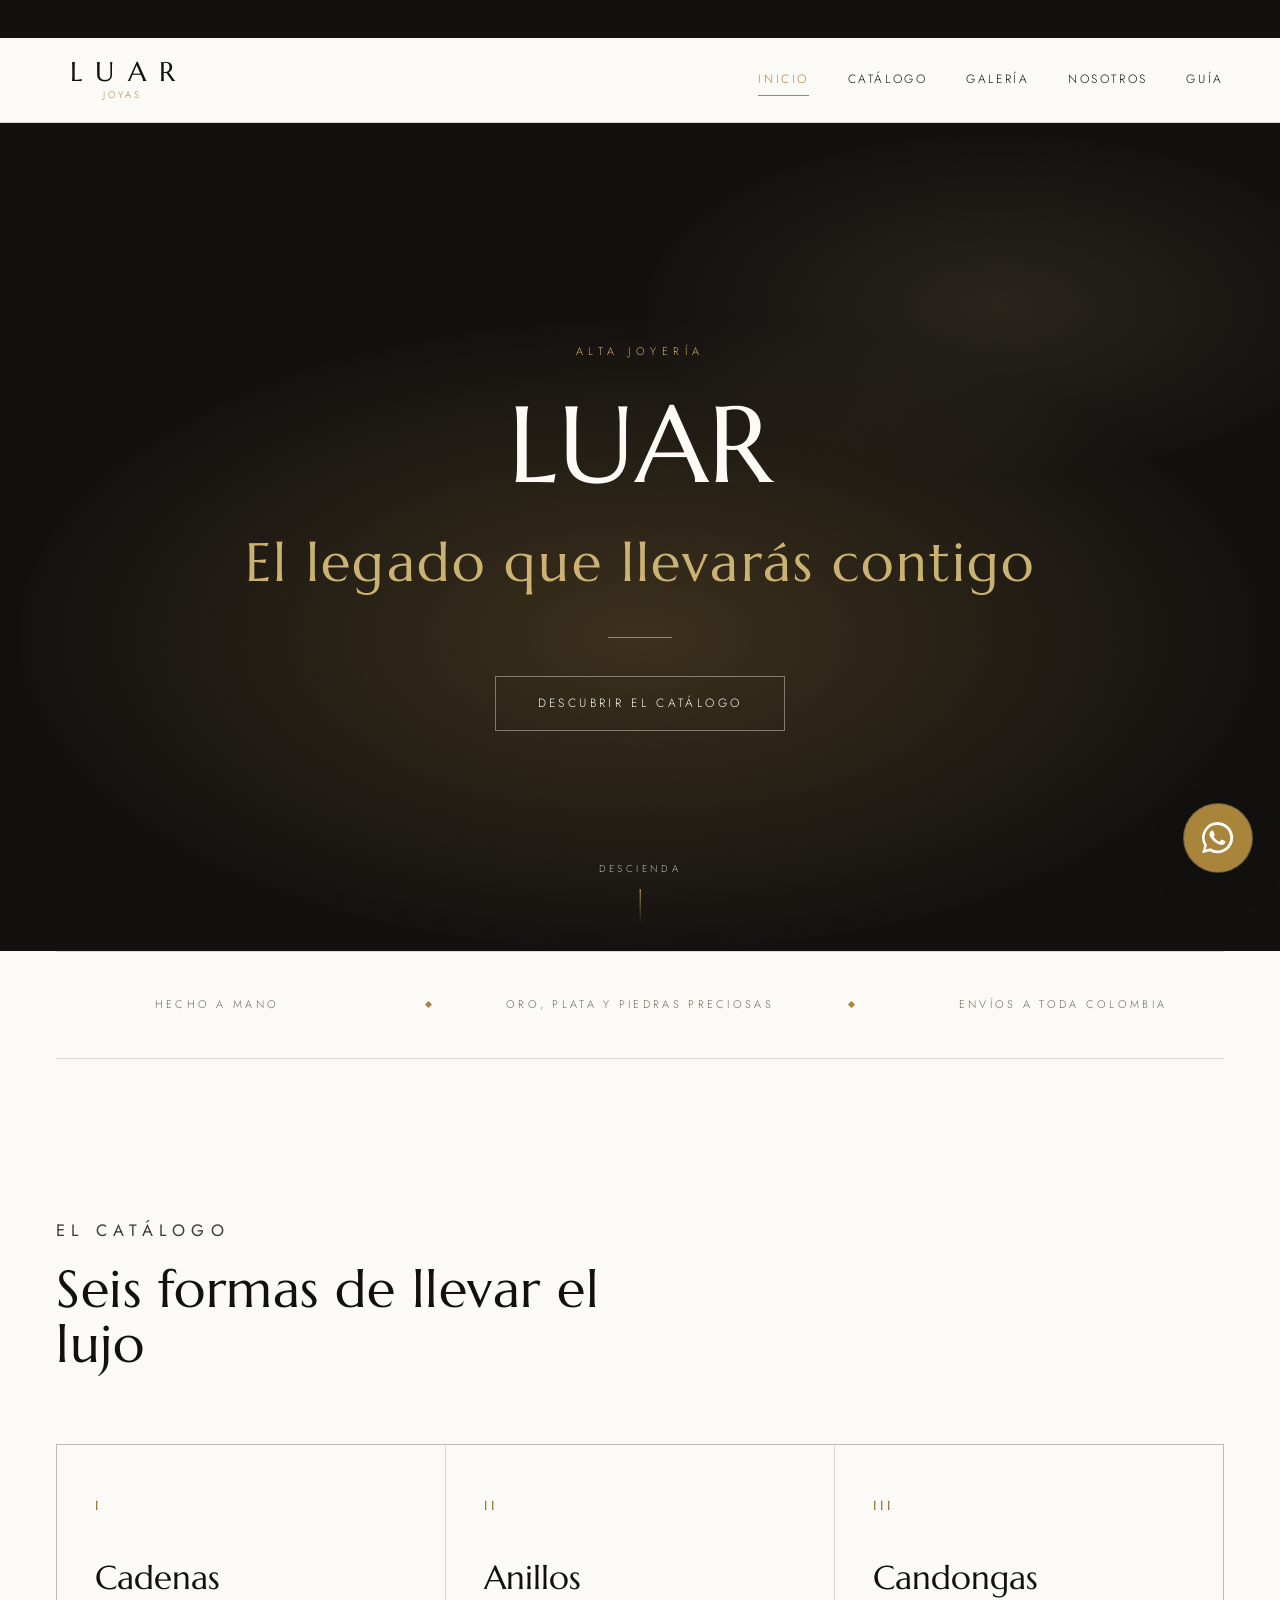
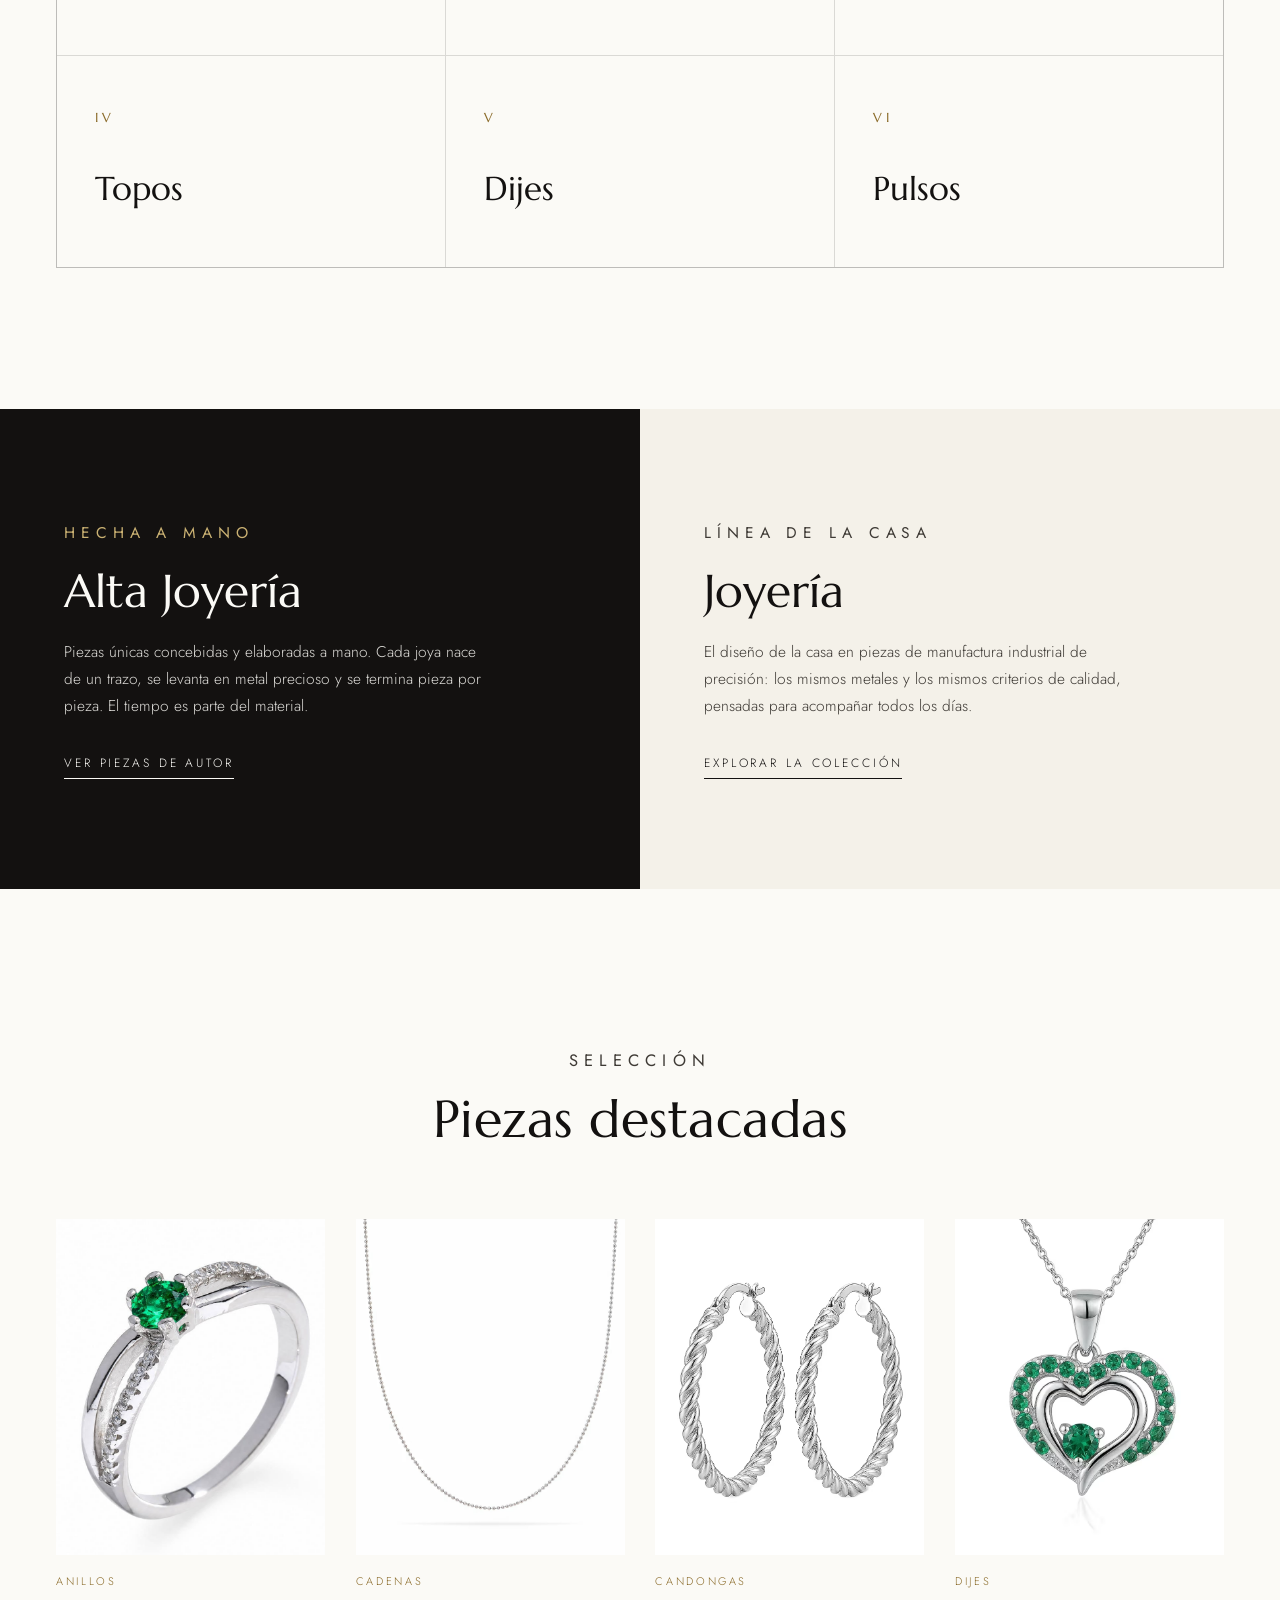
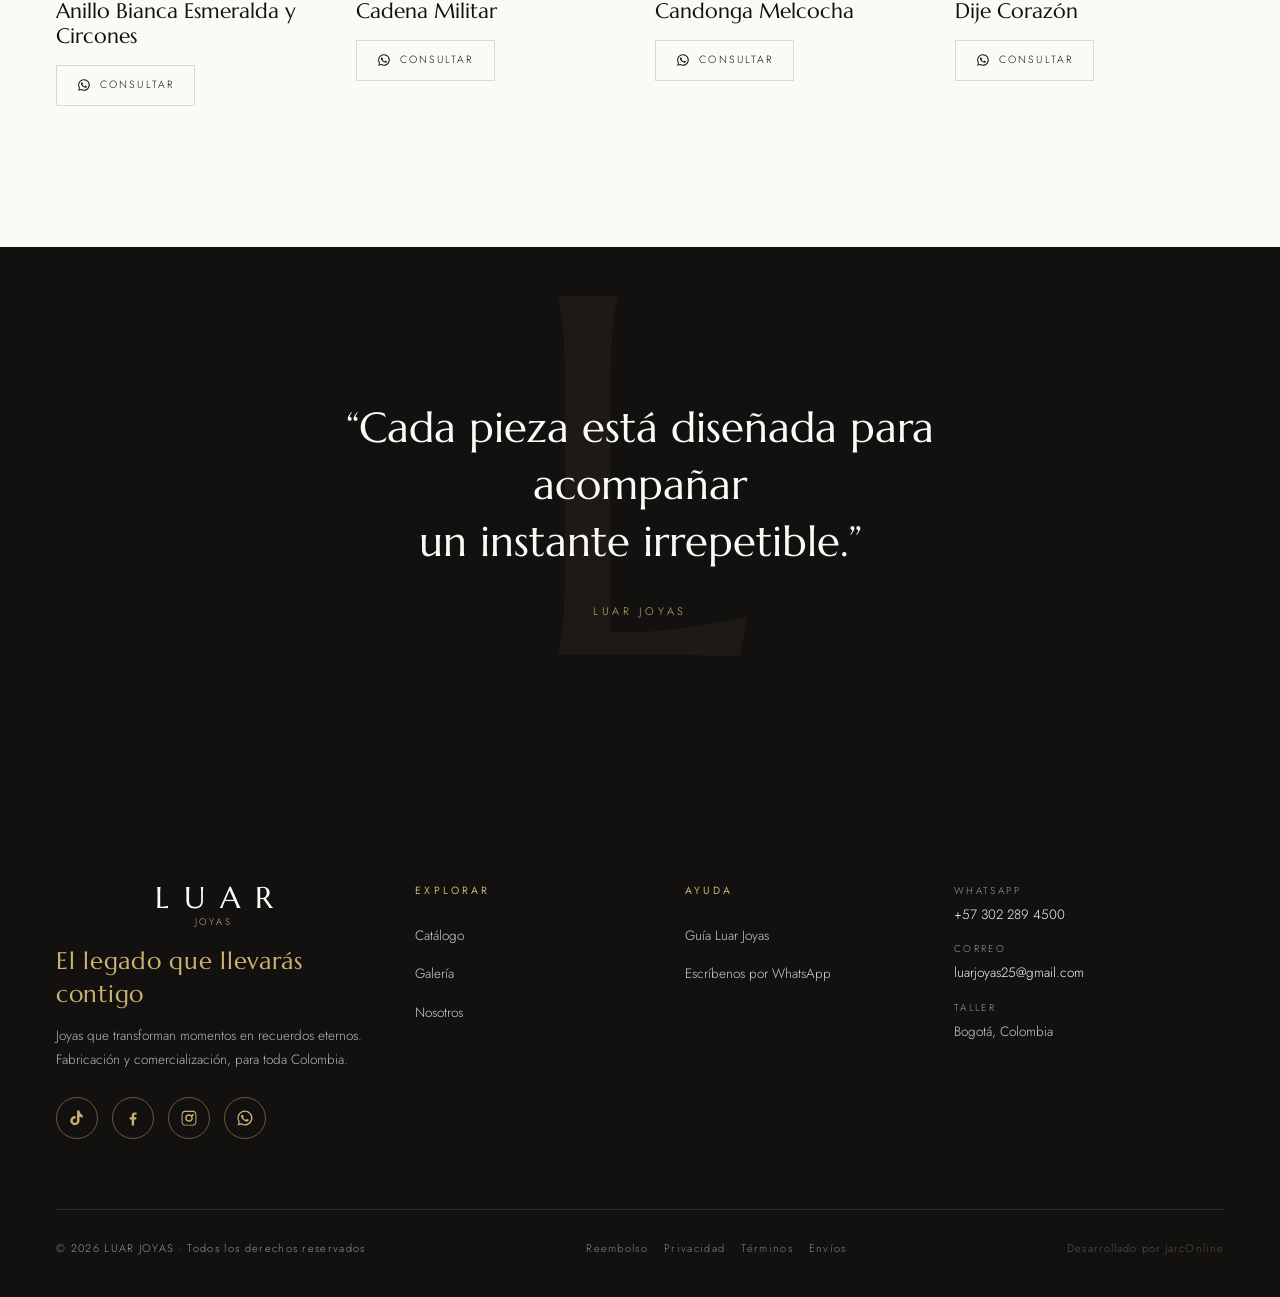
==== commit ca6348d6: "Agrega 4 paginas legales, filtro de metal Plata/Oro en catalogo y credito JarcOnline - Nuevas pagina" ====
--- a/index.html
+++ b/index.html
@@ -219,6 +219,13 @@
       </div>
       <div class="pie__final">
         <span>© 2026 LUAR JOYAS · Todos los derechos reservados</span>
+        <nav class="pie__legal" aria-label="Políticas">
+          <a href="reembolso.html">Reembolso</a>
+          <a href="privacidad.html">Privacidad</a>
+          <a href="terminos.html">Términos</a>
+          <a href="envios.html">Envíos</a>
+        </nav>
+        <span class="pie__dev">Desarrollado por <a href="https://jarconline.com" target="_blank" rel="noopener">JarcOnline</a></span>
       </div>
     </div>
   </footer>
--- a/css/estilos.css
+++ b/css/estilos.css
@@ -705,7 +705,7 @@
 .producto__precio { font-size: 14.5px; margin-top: 10px; letter-spacing: .04em; }
 
 .producto__wsp {
-  margin-top: 14px;
+  margin-top: 16px;
   align-self: flex-start;
   display: inline-flex;
   align-items: center;
@@ -757,8 +757,8 @@
 .filtros button.activo { color: var(--tinta); }
 .filtros button.activo::after { transform: scaleX(1); }
 
-.filtros-linea { display: flex; justify-content: center; gap: 22px; margin-bottom: 34px; }
-.filtros-linea button {
+.filtros-genero { display: flex; justify-content: center; gap: 22px; margin-bottom: 34px; }
+.filtros-genero button {
   background: none;
   border: 1px solid var(--linea);
   padding: 10px 24px;
@@ -768,8 +768,8 @@
   color: var(--gris);
   transition: var(--transicion);
 }
-.filtros-linea button.activo,
-.filtros-linea button:hover { background: var(--tinta); color: var(--marfil); border-color: var(--tinta); }
+.filtros-genero button.activo,
+.filtros-genero button:hover { background: var(--tinta); color: var(--marfil); border-color: var(--tinta); }
 
 .sin-resultados { text-align: center; color: var(--gris); padding: 60px 0; font-family: var(--serif); font-size: 20px; }
 
@@ -830,27 +830,25 @@
 }
 .detalle__foto { width: 100%; height: 100%; object-fit: cover; display: block; }
 
+/* miniaturas: solo aparecen cuando el producto tiene más de una foto */
 .detalle__thumbs {
-  display: grid;
-  grid-template-columns: repeat(3, 1fr);
-  gap: 16px;
+  display: flex;
+  flex-wrap: wrap;
+  gap: 14px;
 }
 .detalle__thumb {
+  width: 84px;
   aspect-ratio: 1;
+  padding: 0;
+  border: 1px solid var(--linea);
   background: var(--marfil-alto);
-  position: relative;
-}
-.detalle__thumb::after {
-  content: "L";
-  position: absolute;
-  inset: 0;
-  display: flex;
-  align-items: center;
-  justify-content: center;
-  font-family: var(--serif);
-  font-size: 22px;
-  color: rgba(19,17,16,.24);
-}
+  cursor: pointer;
+  overflow: hidden;
+  transition: border-color var(--transicion);
+}
+.detalle__thumb img { width: 100%; height: 100%; object-fit: cover; display: block; }
+.detalle__thumb:hover { border-color: var(--linea-oro); }
+.detalle__thumb.activo { border-color: var(--oro); }
 
 /* -------- panel de información -------- */
 
@@ -915,6 +913,44 @@
   margin: 0;
 }
 .detalle__specs dd { margin: 0; text-align: right; }
+
+/* -------- guía de medidas (desplegable en la ficha) -------- */
+
+.detalle__guia {
+  border: 1px solid var(--linea);
+  margin: 0 0 34px;
+}
+.detalle__guia summary {
+  list-style: none;
+  cursor: pointer;
+  display: flex;
+  justify-content: space-between;
+  align-items: center;
+  gap: 16px;
+  padding: 16px 20px;
+  font-family: var(--sans);
+  font-size: 11px;
+  letter-spacing: .24em;
+  text-transform: uppercase;
+  color: var(--tinta-suave);
+  transition: color var(--transicion);
+}
+.detalle__guia summary::-webkit-details-marker { display: none; }
+.detalle__guia summary::after {
+  content: "+";
+  font-family: var(--serif);
+  font-size: 20px;
+  color: var(--oro);
+  flex-shrink: 0;
+  transition: transform var(--transicion);
+}
+.detalle__guia[open] summary::after { transform: rotate(45deg); }
+.detalle__guia summary:hover { color: var(--oro-texto); }
+.detalle__guia img {
+  width: 100%;
+  display: block;
+  border-top: 1px solid var(--linea);
+}
 
 /* -------- botón grande de WhatsApp -------- */
 
@@ -1224,3 +1260,67 @@
   letter-spacing: .12em;
   color: rgba(251,250,246,.58);
 }
+
+.pie__legal { display: flex; gap: 16px; flex-wrap: wrap; align-items: center; }
+.pie__legal a { font-size: 11px; letter-spacing: .12em; color: rgba(251,250,246,.5); transition: color var(--transicion); }
+.pie__legal a:hover { color: var(--oro-claro); }
+
+.pie__dev { font-size: 11px; letter-spacing: .1em; color: rgba(251,250,246,.3); }
+.pie__dev a { color: rgba(203,178,115,.38); transition: color var(--transicion); }
+.pie__dev a:hover { color: var(--oro-claro); }
+
+/* ============================================================
+   FILTRO DE METAL (catálogo Plata / Oro)
+   ============================================================ */
+
+.filtros-metal { display: flex; justify-content: center; gap: 22px; margin-bottom: 34px; }
+.filtros-metal button {
+  background: none;
+  border: 1px solid var(--linea);
+  padding: 10px 24px;
+  font-family: var(--sans);
+  font-size: 12px;
+  letter-spacing: .2em;
+  text-transform: uppercase;
+  color: var(--gris);
+  transition: var(--transicion);
+}
+.filtros-metal button.activo,
+.filtros-metal button:hover { background: var(--tinta); color: var(--marfil); border-color: var(--tinta); }
+
+/* ============================================================
+   PÁGINAS LEGALES (reembolso, privacidad, términos, envíos)
+   ============================================================ */
+
+.politica { max-width: 780px; }
+.politica__fecha {
+  font-size: 12px;
+  letter-spacing: .2em;
+  color: var(--gris);
+  text-transform: uppercase;
+  margin: 8px 0 56px;
+}
+.politica__cuerpo h2 {
+  font-family: var(--serif);
+  font-weight: 400;
+  font-size: clamp(19px, 2.2vw, 24px);
+  margin: 44px 0 14px;
+  padding-bottom: 10px;
+  border-bottom: 1px solid var(--linea);
+}
+.politica__cuerpo p {
+  color: var(--tinta-suave);
+  font-size: 15.5px;
+  line-height: 1.85;
+  margin: 0 0 12px;
+}
+.politica__cuerpo ul {
+  list-style: disc;
+  padding-left: 22px;
+  color: var(--tinta-suave);
+  font-size: 15.5px;
+  line-height: 1.85;
+  margin: 0 0 14px;
+}
+.politica__cuerpo li { margin-bottom: 6px; }
+.politica__cuerpo strong { font-weight: 500; color: var(--tinta); }
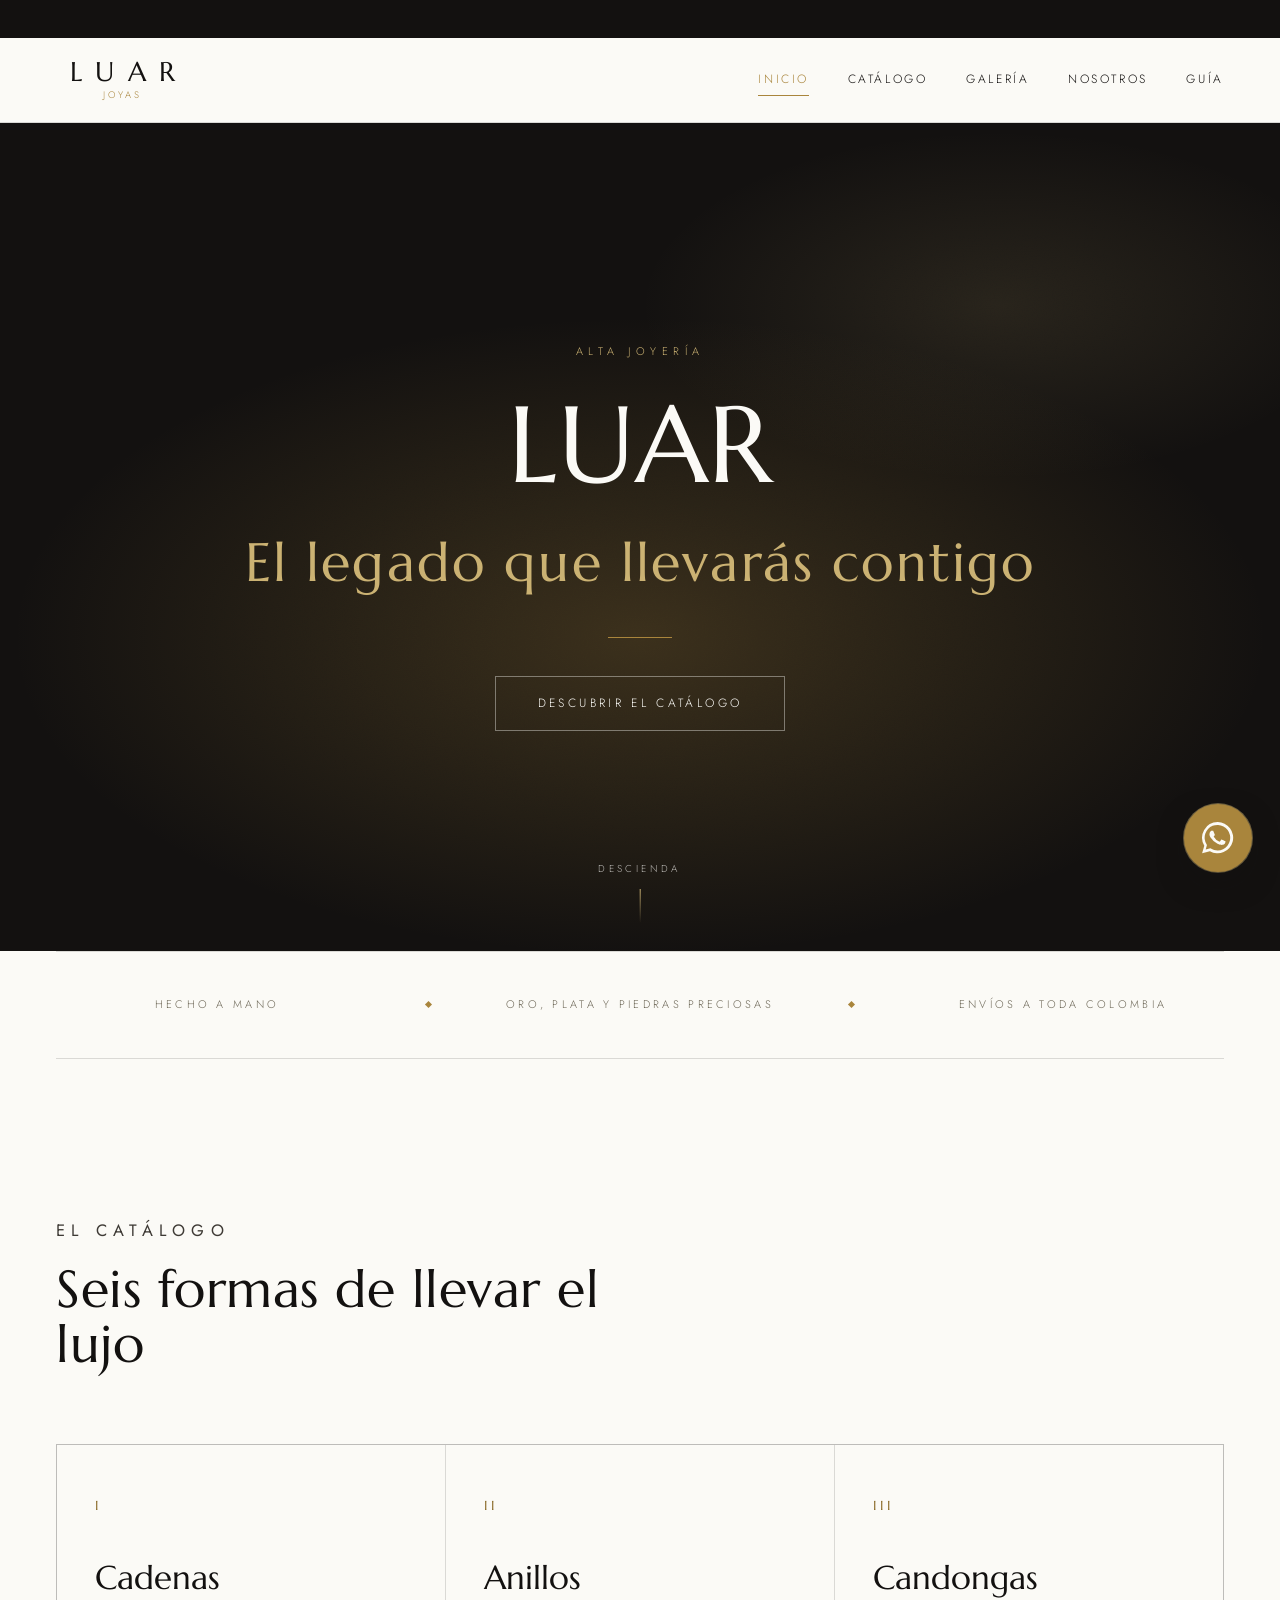
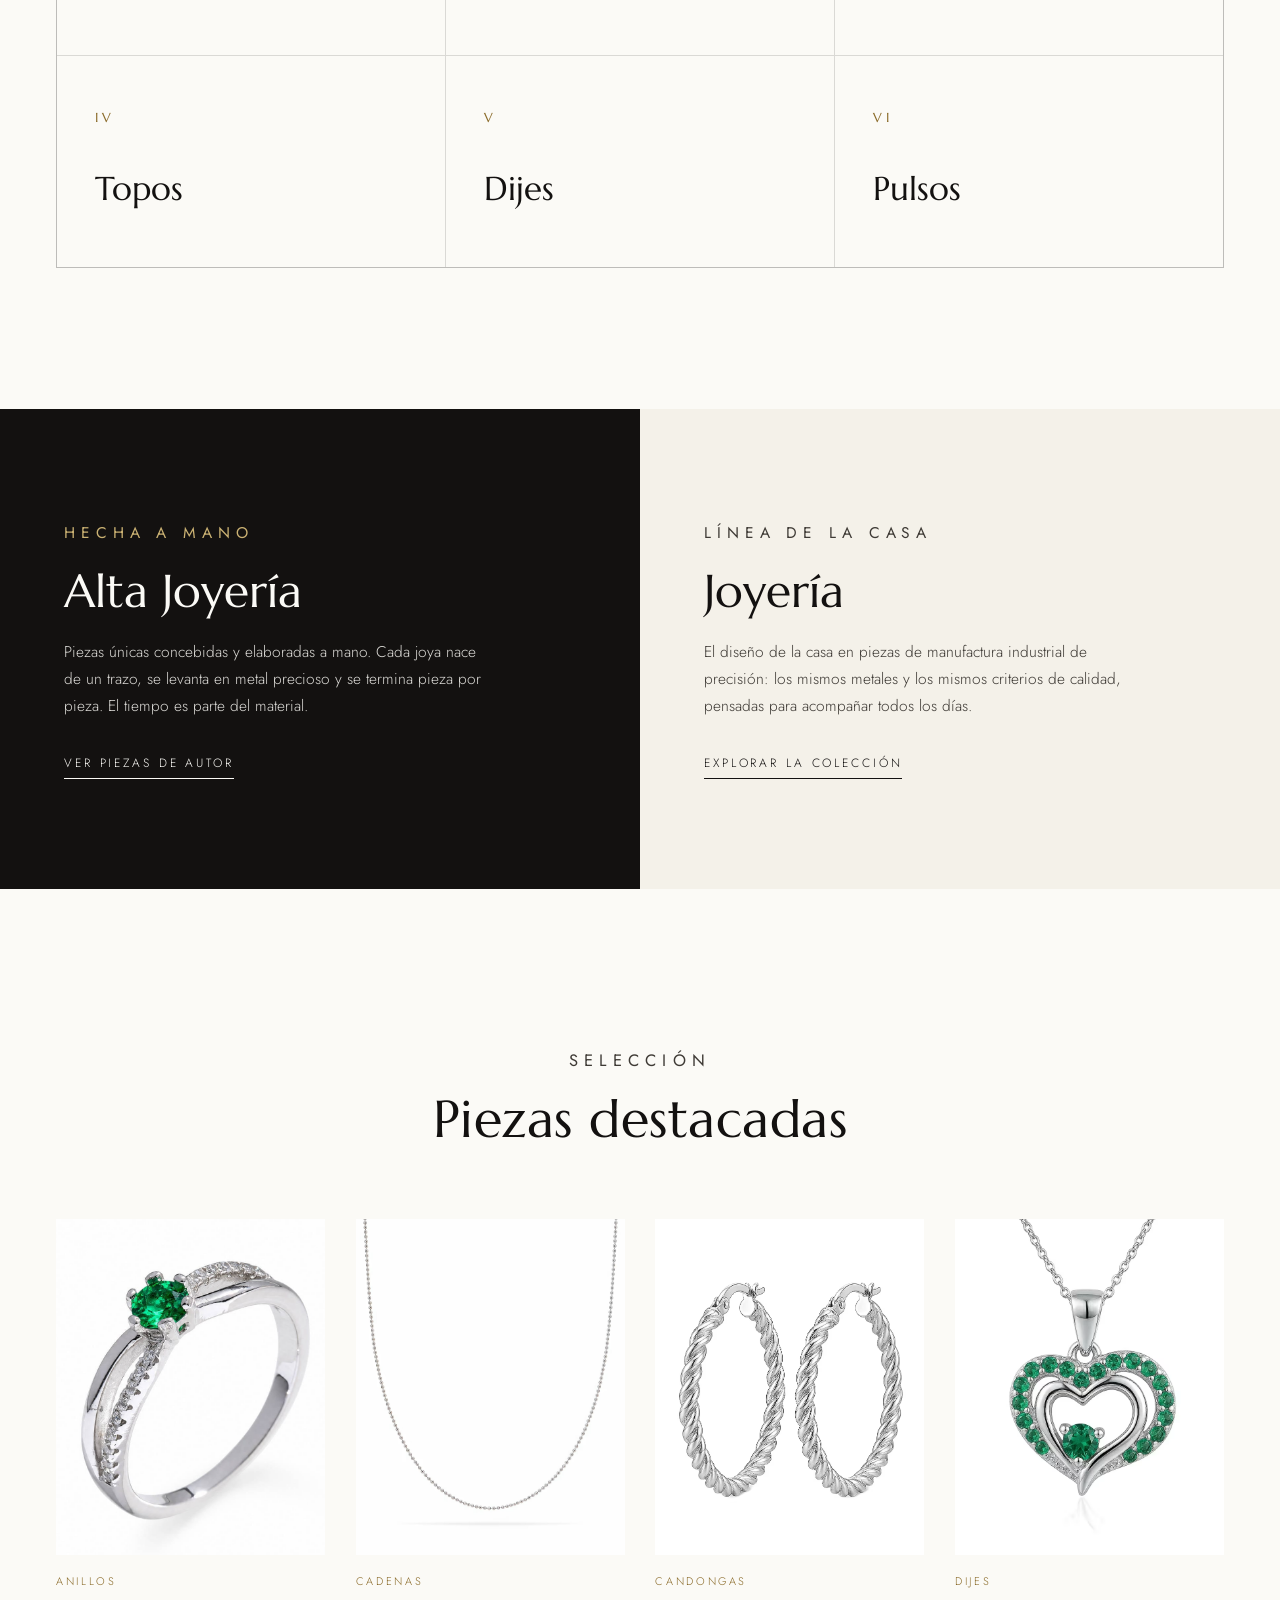
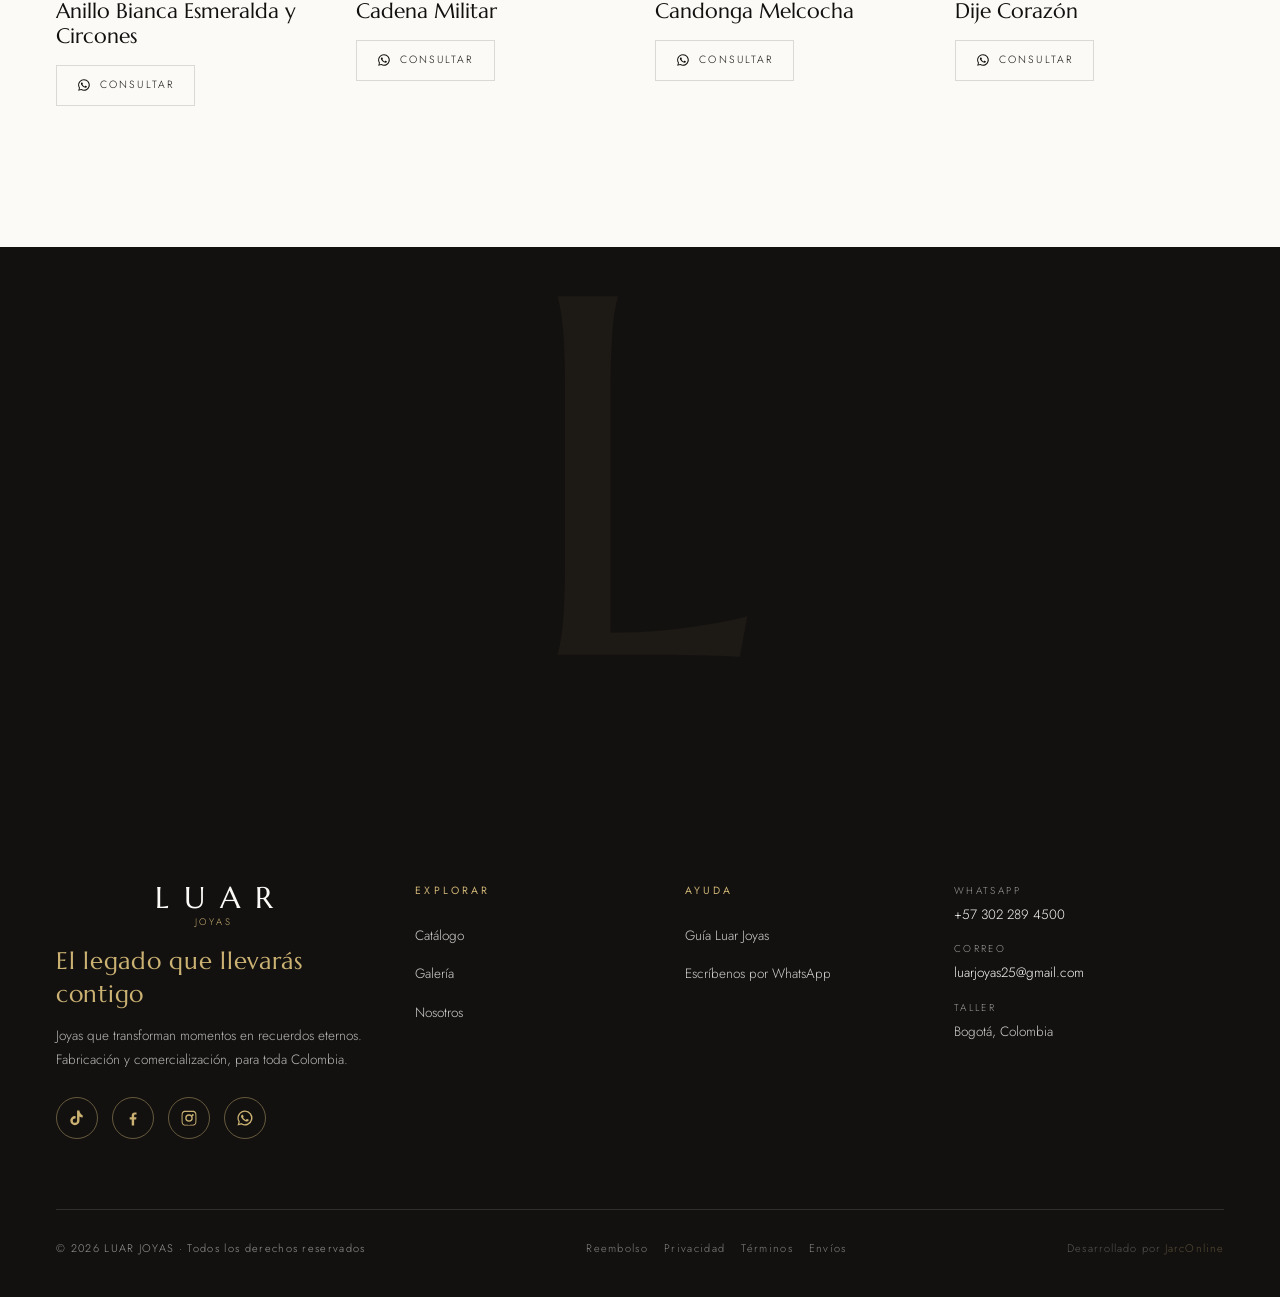
==== commit a3501f2d: "Activa Google Analytics G-1H5SMMC92T en todos los archivos HTML" ====
--- a/index.html
+++ b/index.html
@@ -14,20 +14,14 @@
   <meta property="og:site_name" content="LUAR JOYAS">
   <link rel="icon" type="image/svg+xml" href="data:image/svg+xml,%3Csvg xmlns='http://www.w3.org/2000/svg' viewBox='0 0 64 64'%3E%3Crect width='64' height='64' fill='%23131110'/%3E%3Ctext x='32' y='45' font-family='Georgia,serif' font-size='38' fill='%23CBB273' text-anchor='middle'%3EL%3C/text%3E%3C/svg%3E">
 
-  <!-- ============================================
-       GOOGLE ANALYTICS
-       Cuando se cree la propiedad de Analytics,
-       reemplazar G-XXXXXXXXXX por el ID real
-       y quitar los signos de comentario <?- y ->
-       ============================================
-  <script async src="https://www.googletagmanager.com/gtag/js?id=G-XXXXXXXXXX"></script>
+  <!-- Google tag (gtag.js) -->
+  <script async src="https://www.googletagmanager.com/gtag/js?id=G-1H5SMMC92T"></script>
   <script>
     window.dataLayer = window.dataLayer || [];
     function gtag(){dataLayer.push(arguments);}
     gtag('js', new Date());
-    gtag('config', 'G-XXXXXXXXXX');
+    gtag('config', 'G-1H5SMMC92T');
   </script>
-  -->
 
   <link rel="preconnect" href="https://fonts.googleapis.com">
   <link rel="preconnect" href="https://fonts.gstatic.com" crossorigin>
@@ -225,7 +219,7 @@
           <a href="terminos.html">Términos</a>
           <a href="envios.html">Envíos</a>
         </nav>
-        <span class="pie__dev">Desarrollado por <a href="https://jarconline.com" target="_blank" rel="noopener">JarcOnline</a></span>
+        <span class="pie__dev">Desarrollado por <a href="https://jarconline.com/servicios" target="_blank" rel="noopener">JarcOnline</a></span>
       </div>
     </div>
   </footer>
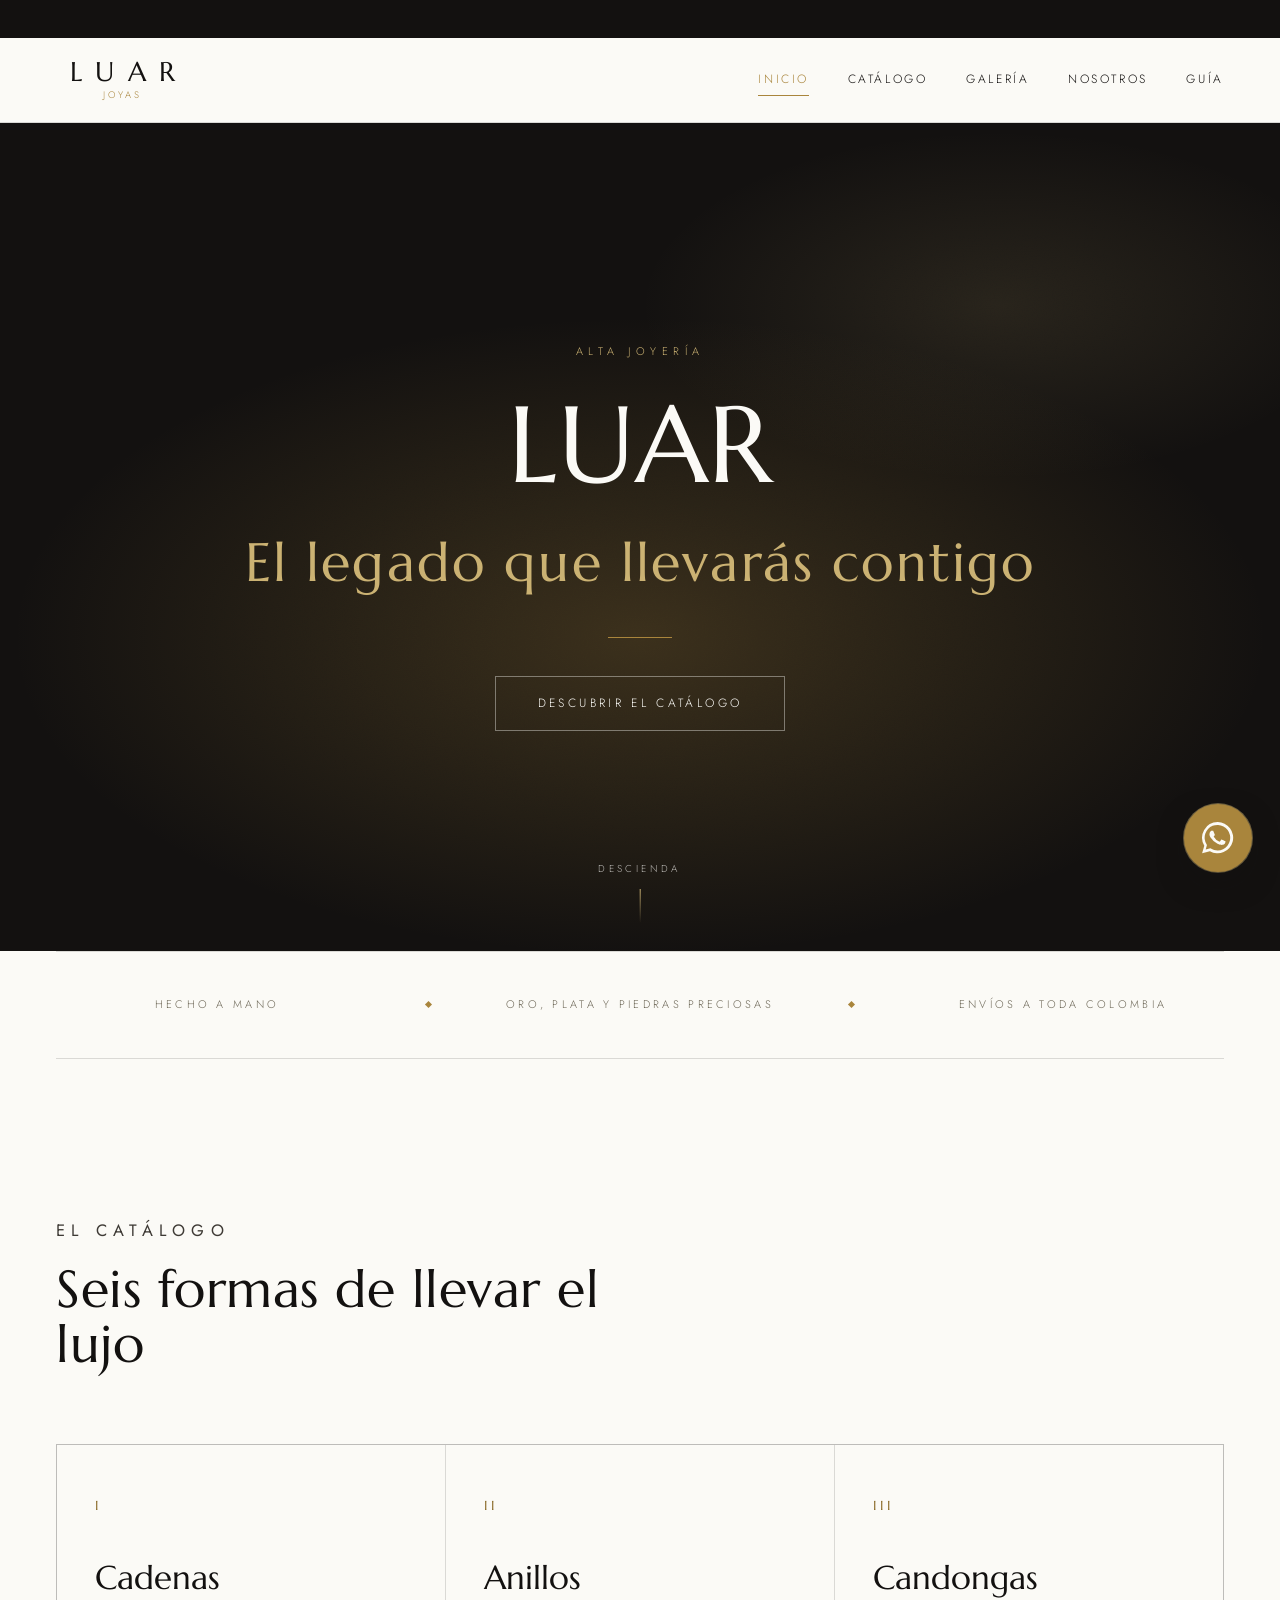
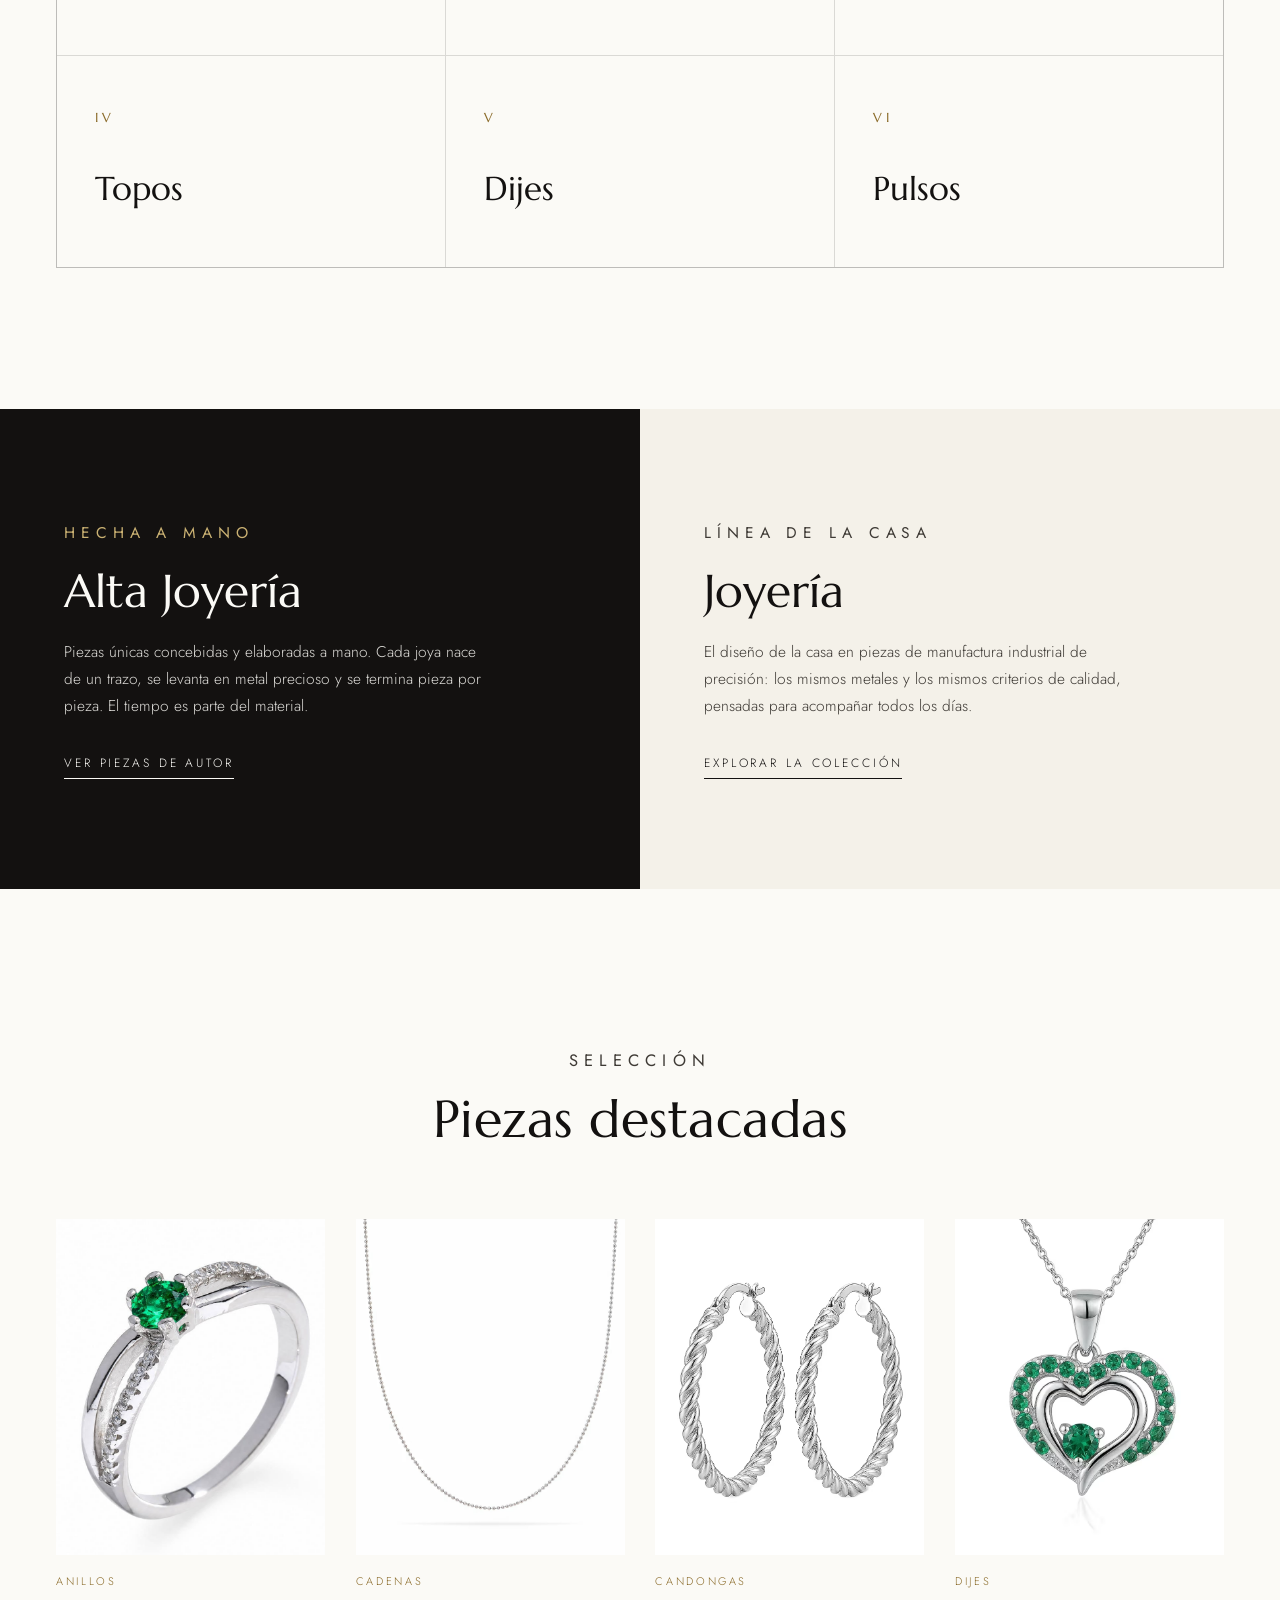
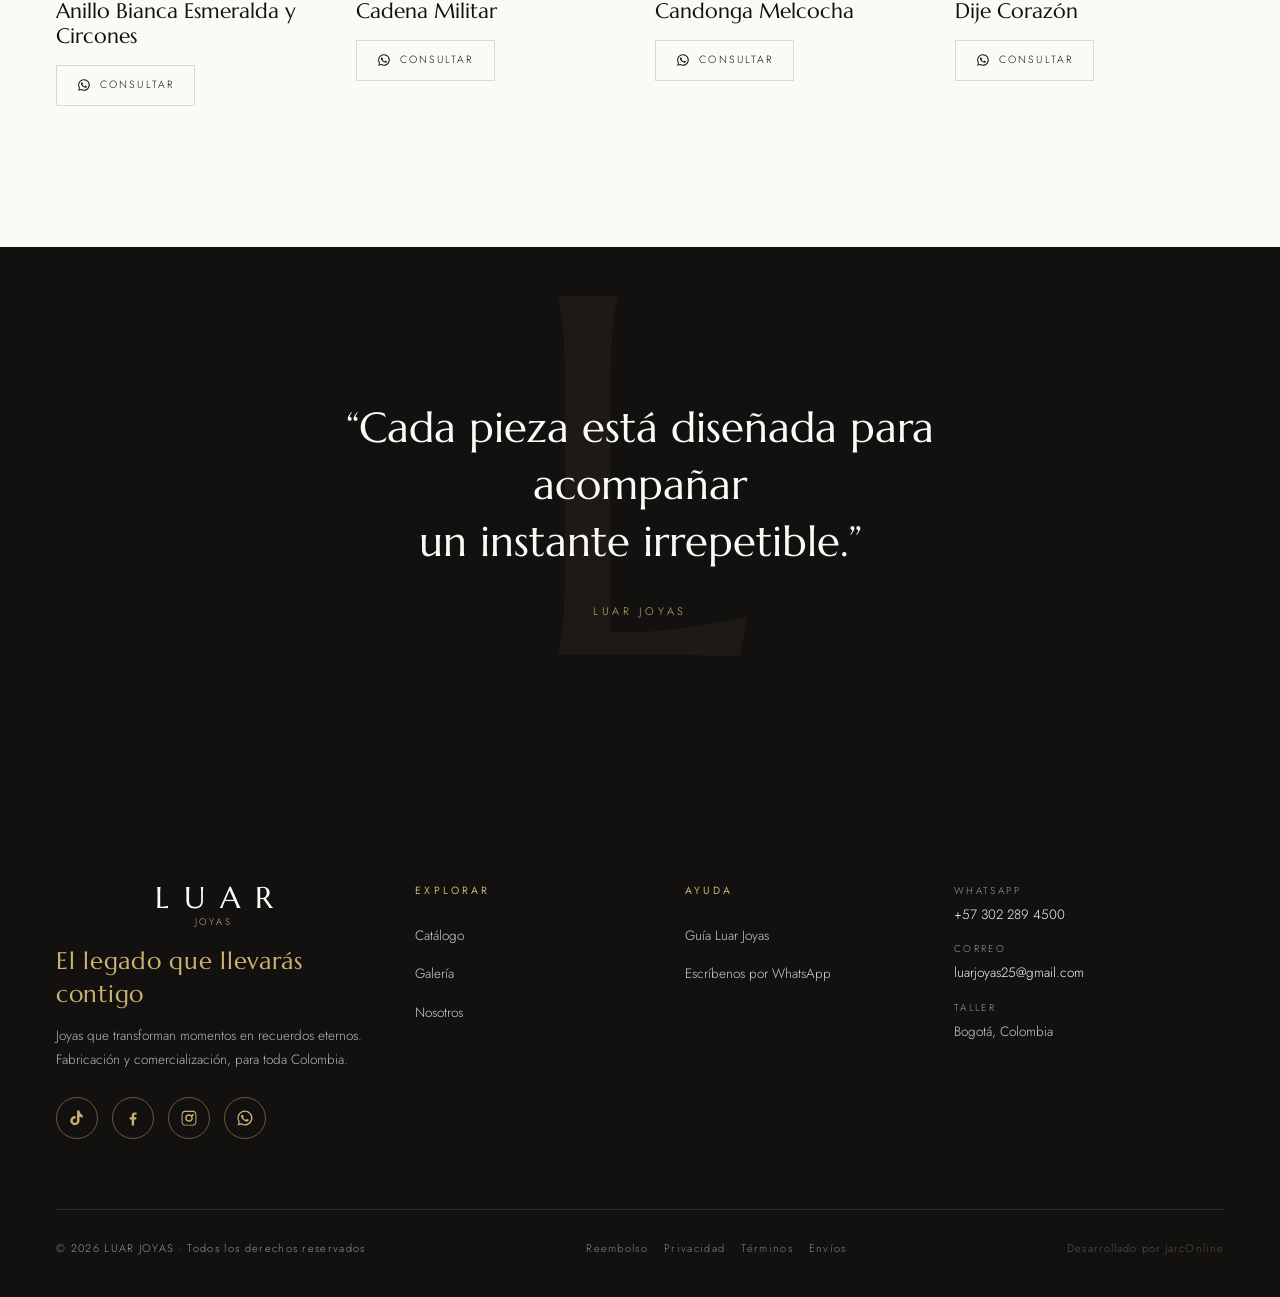
==== commit 4717d85b: "Agrega panel de administración Decap CMS y migra datos a JSON - Crea _data/config.json, productos.js" ====
--- a/index.html
+++ b/index.html
@@ -228,7 +228,20 @@
     <svg viewBox="0 0 24 24"><path d="M12 2a10 10 0 0 0-8.6 15.1L2 22l5-1.3A10 10 0 1 0 12 2Zm0 18.2c-1.6 0-3.1-.4-4.4-1.2l-.3-.2-3 .8.8-2.9-.2-.3A8.2 8.2 0 1 1 12 20.2Zm4.5-6.1c-.2-.1-1.5-.7-1.7-.8-.2-.1-.4-.1-.6.1-.2.2-.6.8-.8 1-.1.2-.3.2-.5.1a6.7 6.7 0 0 1-3.3-2.9c-.3-.4 0-.5.1-.7l.4-.5c.1-.2.1-.3 0-.5l-.8-1.9c-.2-.5-.4-.4-.6-.4h-.5c-.2 0-.5.1-.7.3-.9.9-1.1 2.2-.2 3.8a12 12 0 0 0 4.6 4.2c1.7.8 2.4.8 3.2.7.5-.1 1.5-.6 1.7-1.2.2-.6.2-1.1.1-1.2 0 0-.2-.1-.4-.1Z"/></svg>
   </a>
 
-  <script src="js/productos.js"></script>
   <script src="js/main.js"></script>
+
+  <!-- Netlify Identity: detecta el token de invitación y redirige al panel -->
+  <script src="https://identity.netlify.com/v1/netlify-identity-widget.js"></script>
+  <script>
+    if (window.netlifyIdentity) {
+      window.netlifyIdentity.on("init", function (user) {
+        if (!user) {
+          window.netlifyIdentity.on("login", function () {
+            document.location.href = "/admin/";
+          });
+        }
+      });
+    }
+  </script>
 </body>
 </html>
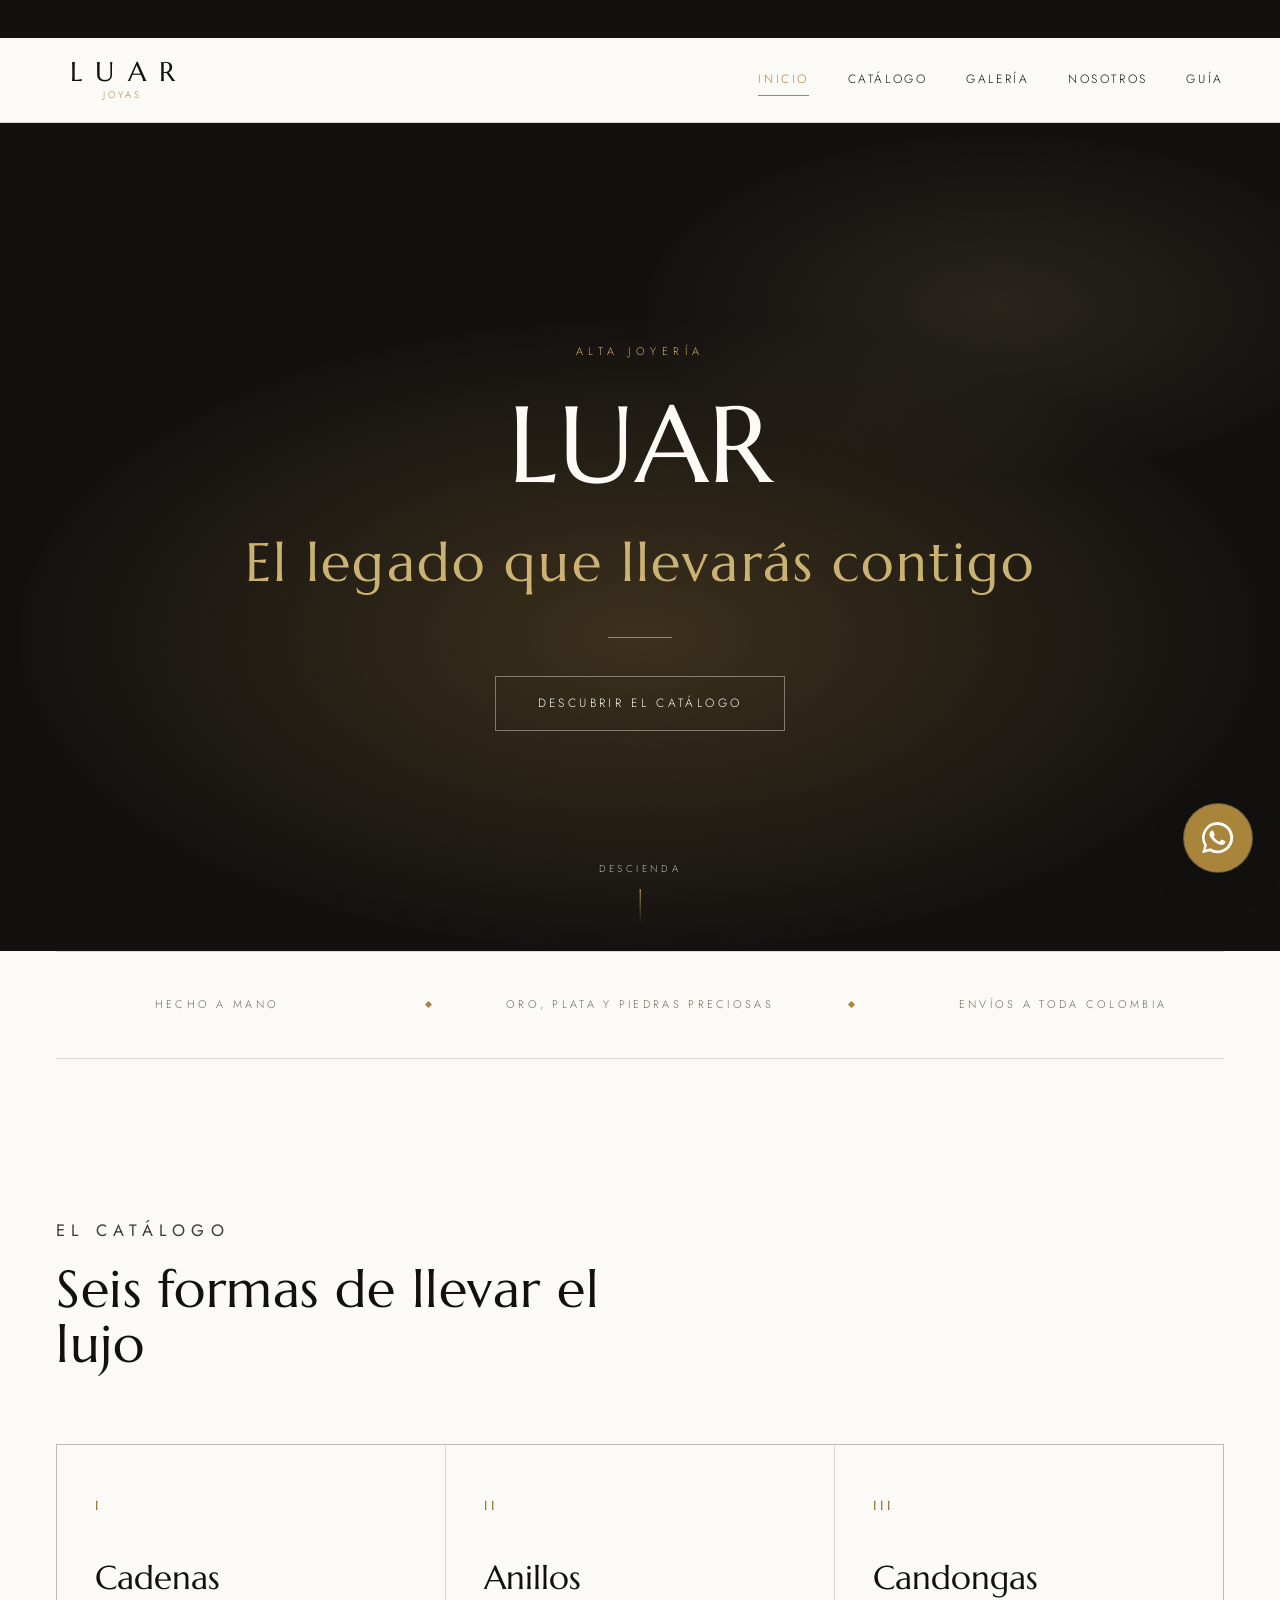
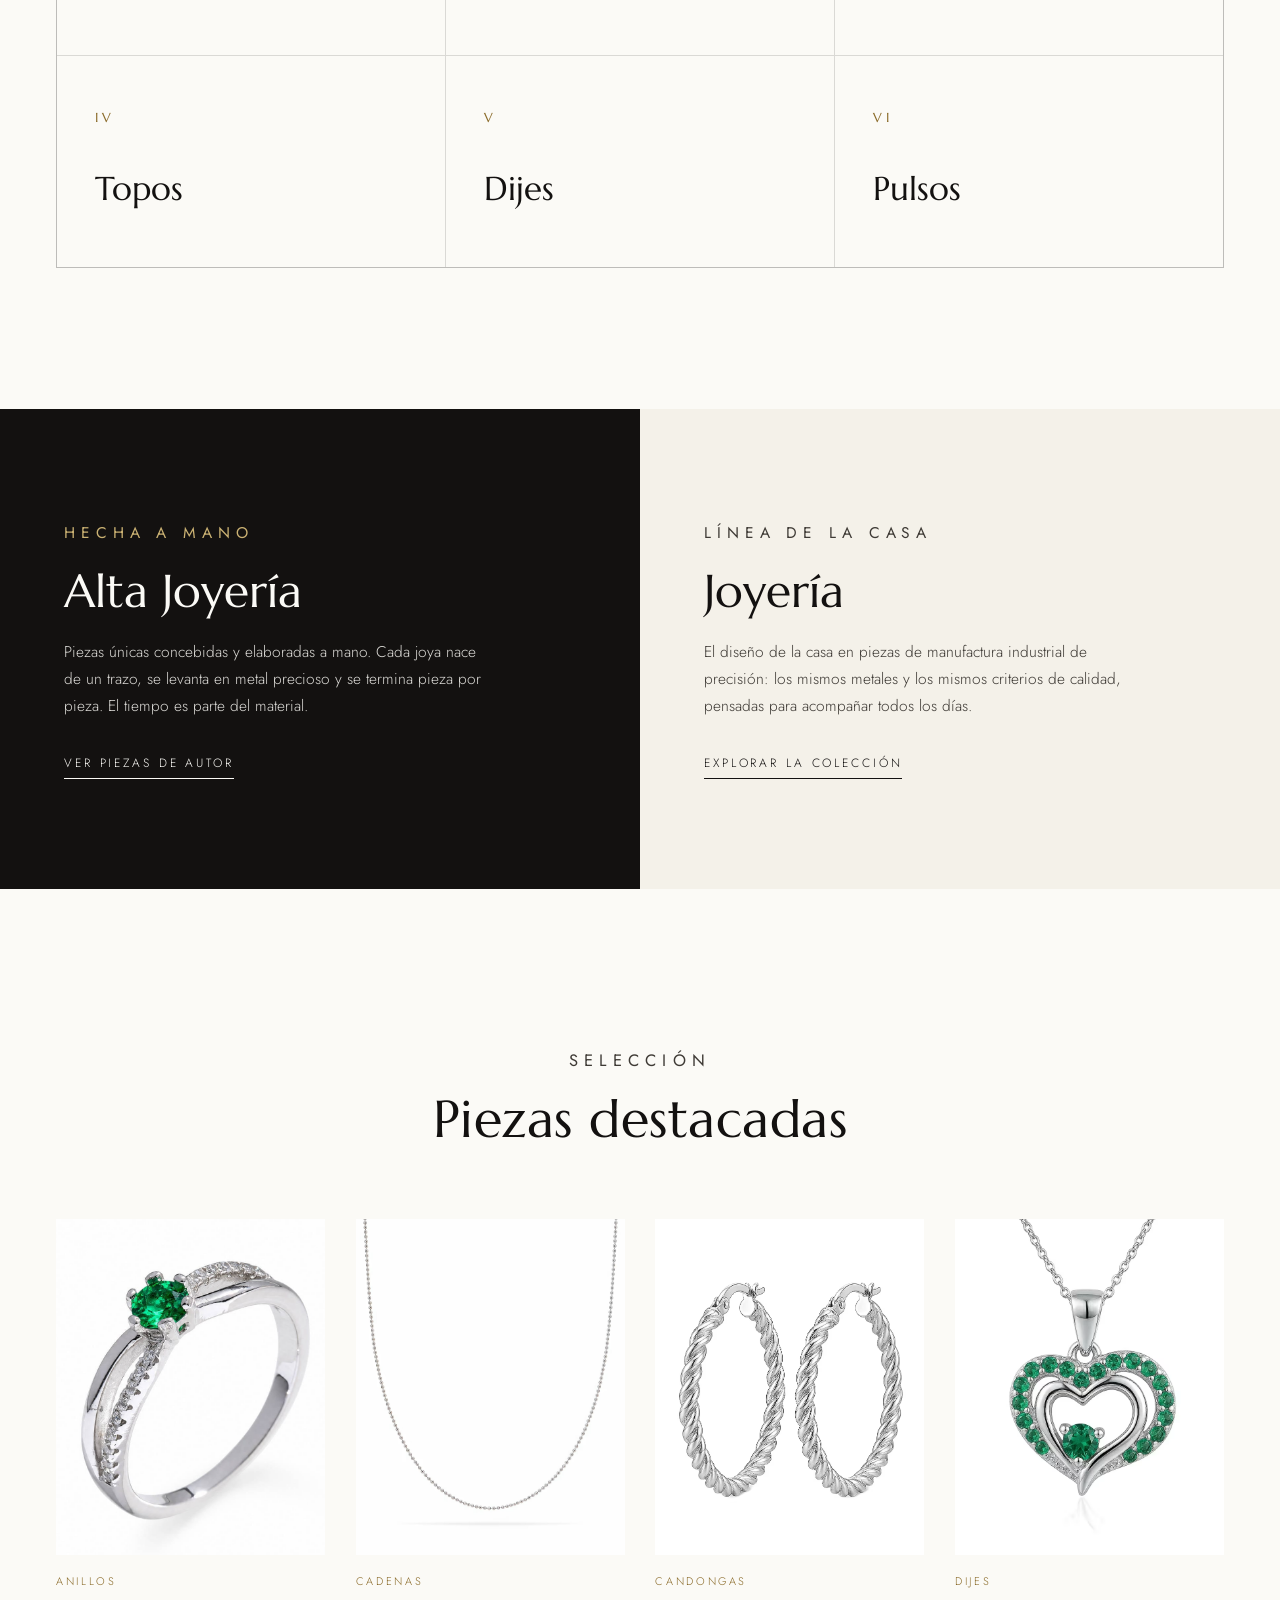
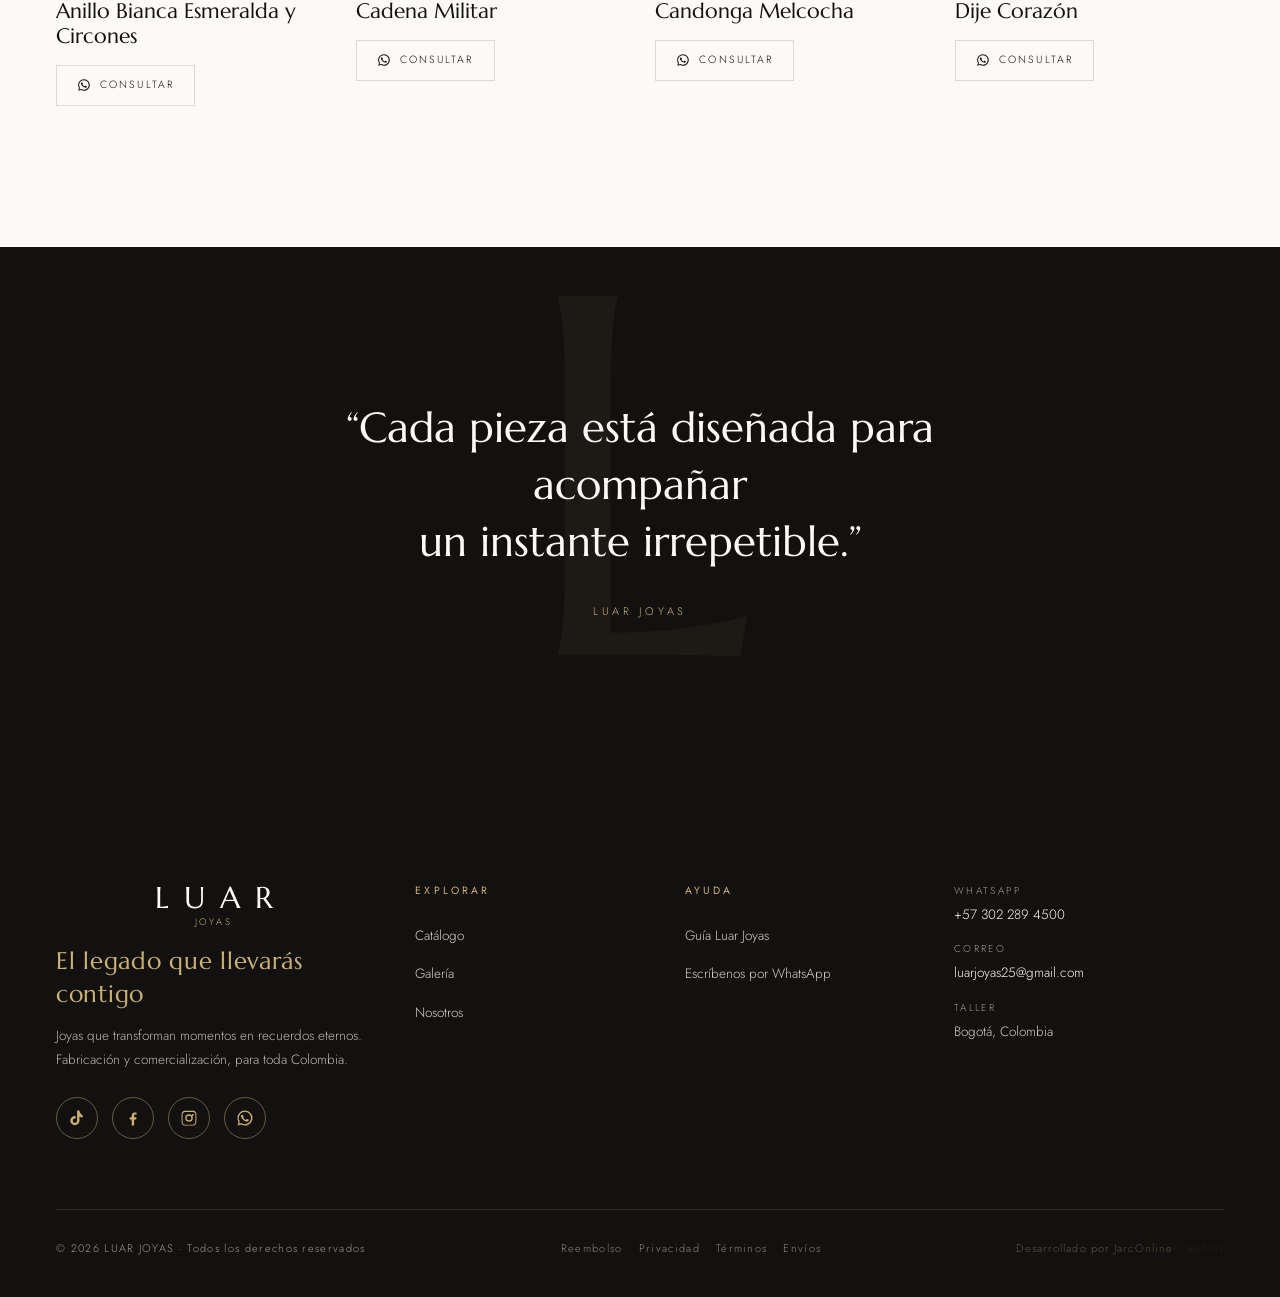
==== commit 4c607c59: "Expande el CMS: políticas, galería, nosotros editables; enlace Admin en footer - _data/nosotros.json" ====
--- a/index.html
+++ b/index.html
@@ -219,7 +219,7 @@
           <a href="terminos.html">Términos</a>
           <a href="envios.html">Envíos</a>
         </nav>
-        <span class="pie__dev">Desarrollado por <a href="https://jarconline.com/servicios" target="_blank" rel="noopener">JarcOnline</a></span>
+        <span class="pie__dev">Desarrollado por <a href="https://jarconline.com/servicios" target="_blank" rel="noopener">JarcOnline</a> · <a href="/admin/" class="pie__admin">Admin</a></span>
       </div>
     </div>
   </footer>
--- a/css/estilos.css
+++ b/css/estilos.css
@@ -1268,6 +1268,8 @@
 .pie__dev { font-size: 11px; letter-spacing: .1em; color: rgba(251,250,246,.3); }
 .pie__dev a { color: rgba(203,178,115,.38); transition: color var(--transicion); }
 .pie__dev a:hover { color: var(--oro-claro); }
+.pie__admin { opacity: .22; font-size: 10px; letter-spacing: .15em; text-transform: uppercase; transition: opacity var(--transicion); }
+.pie__admin:hover { opacity: 1; }
 
 /* ============================================================
    FILTRO DE METAL (catálogo Plata / Oro)
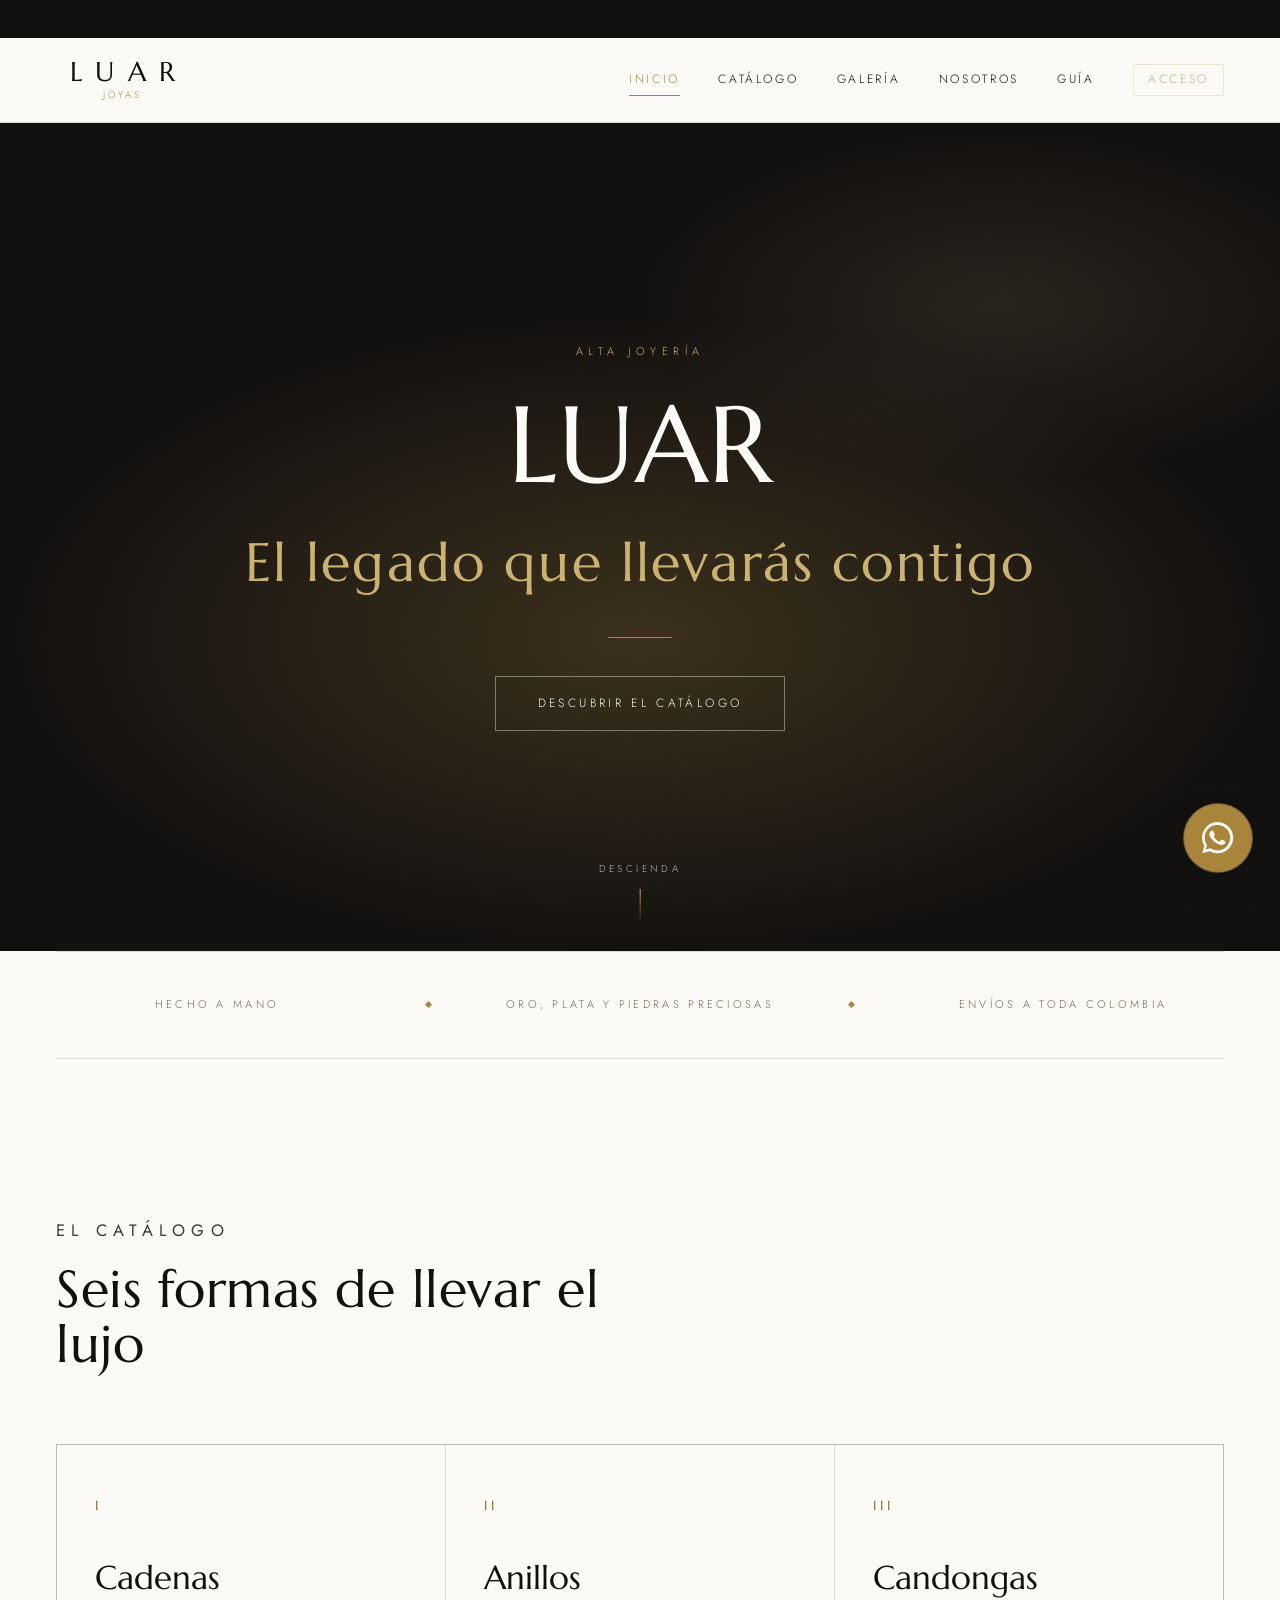
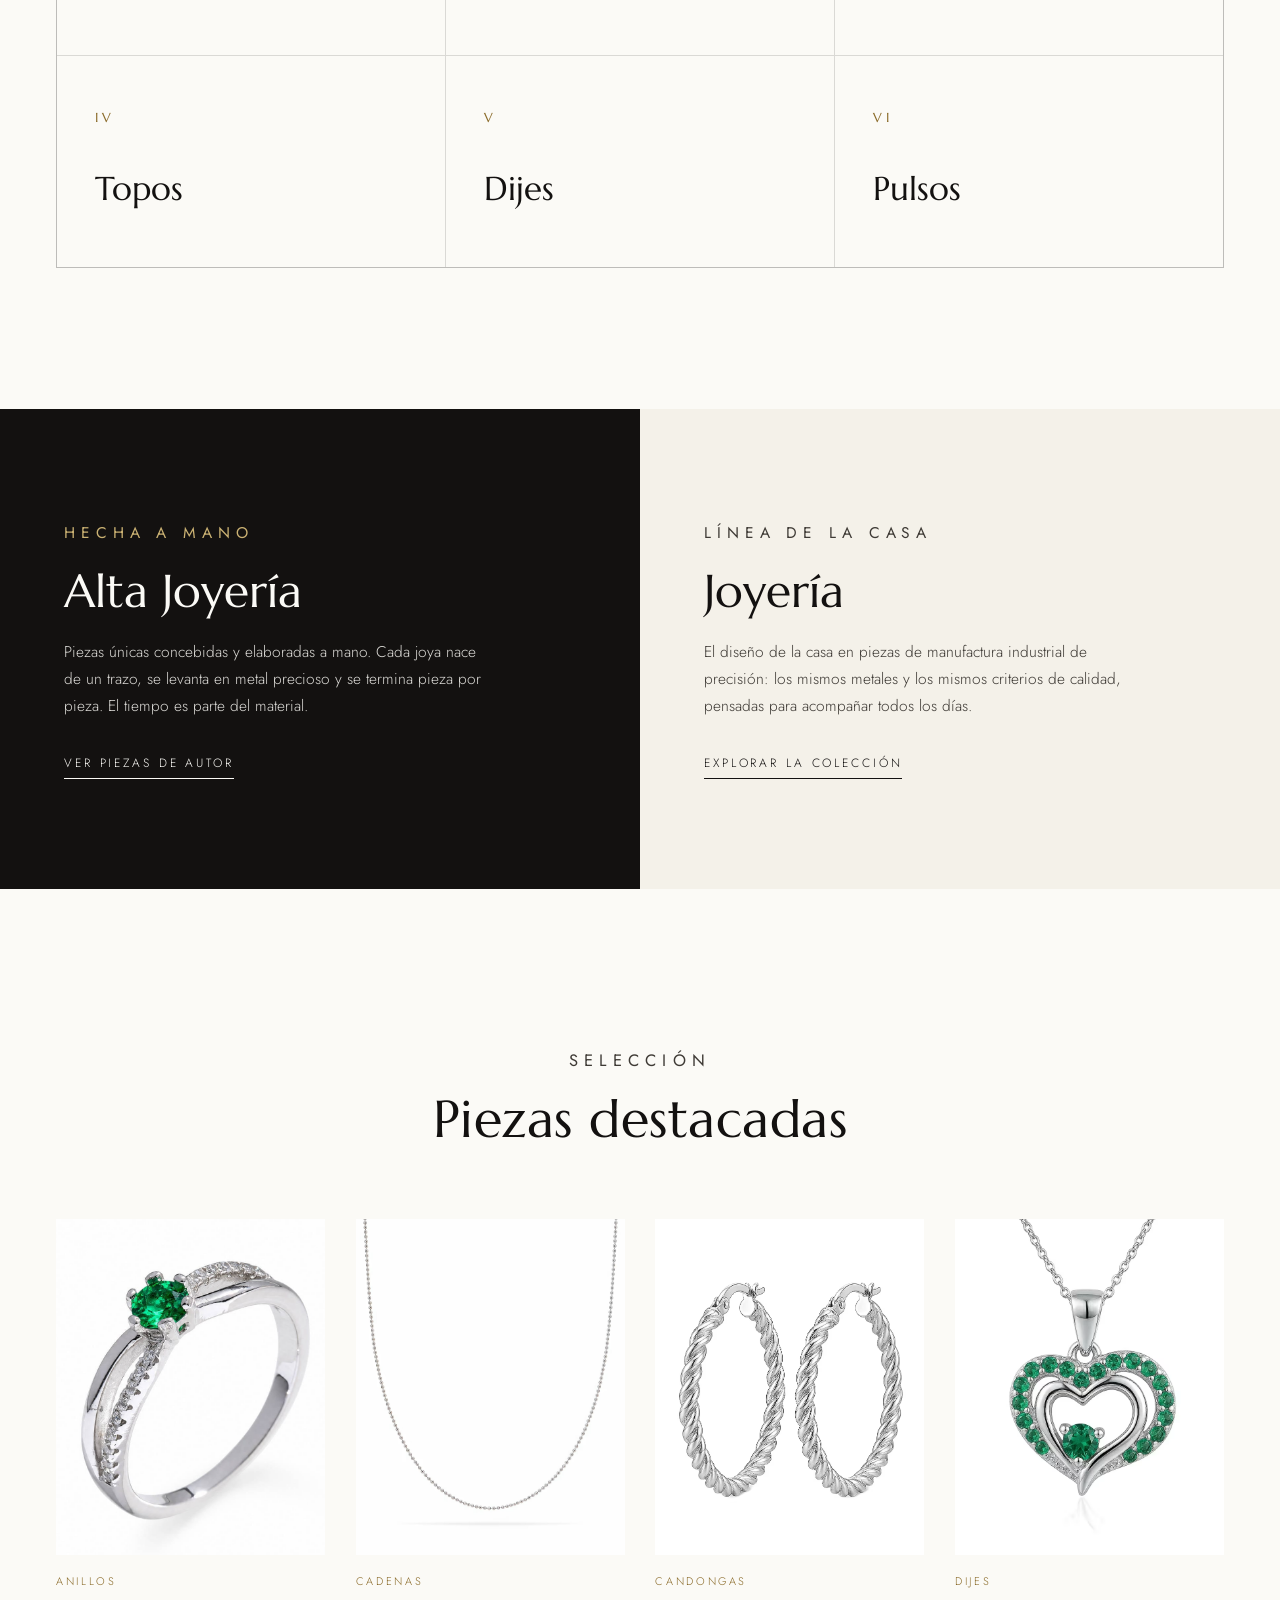
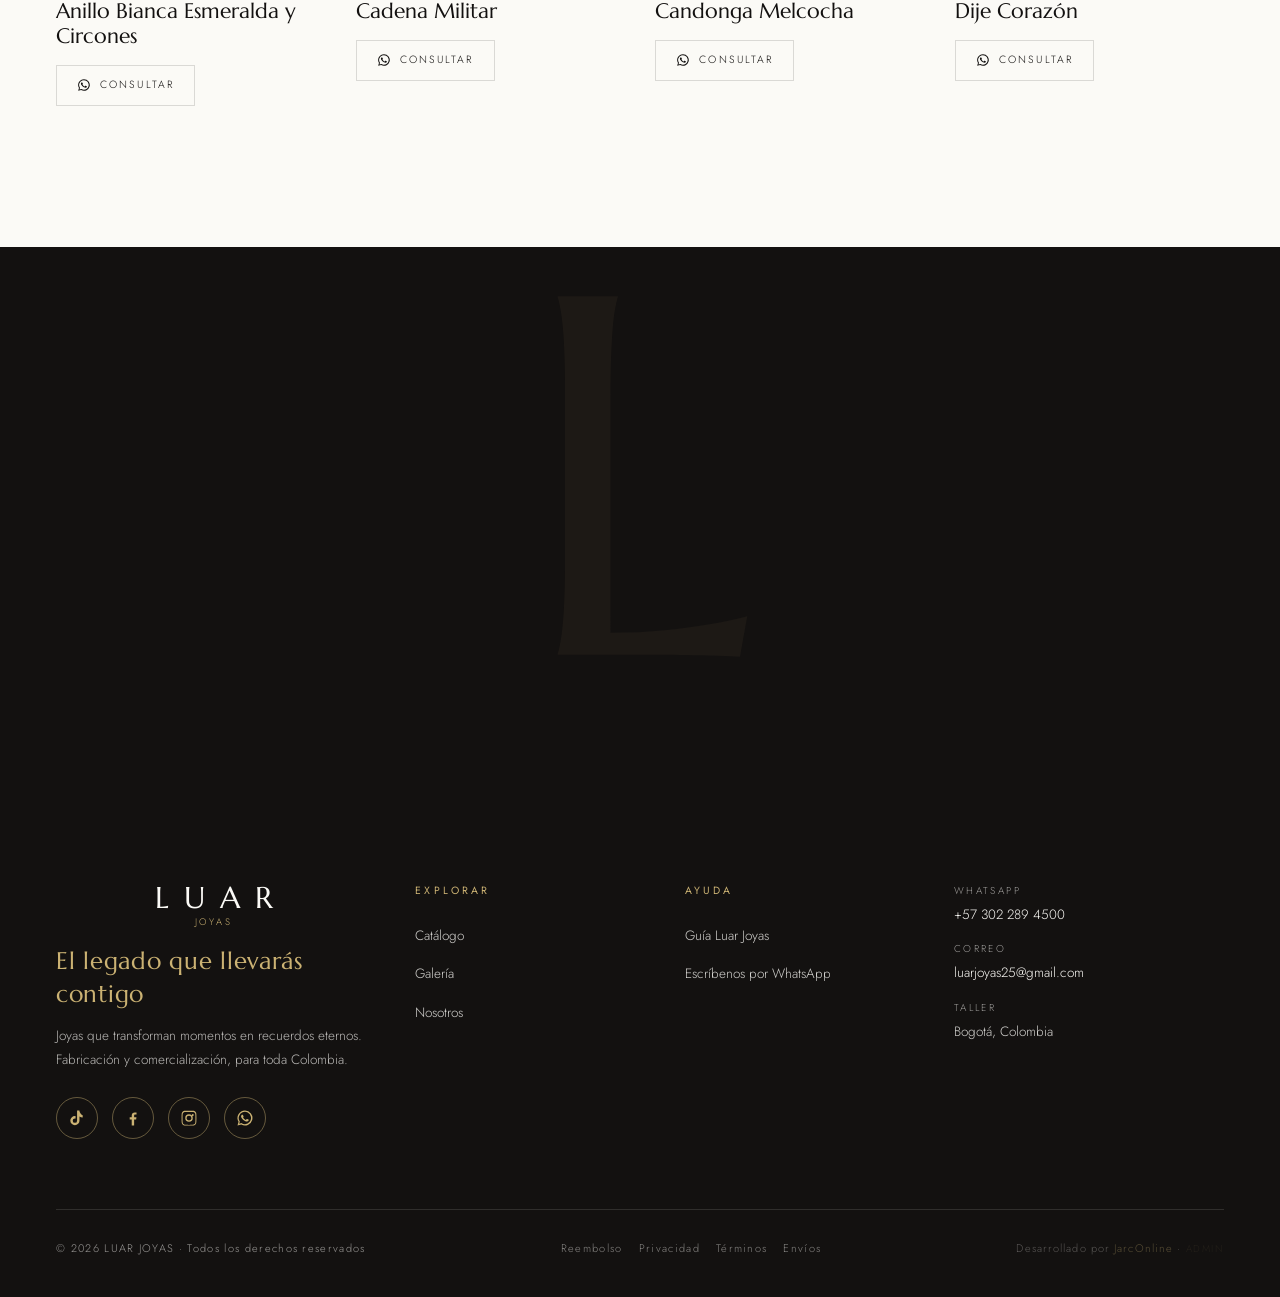
==== commit 7b756954: "Corrección políticas CMS y link Acceso en menú de navegación - Separa las 4 políticas legales en arc" ====
--- a/index.html
+++ b/index.html
@@ -72,6 +72,7 @@
         <a href="galeria.html">Galería</a>
         <a href="nosotros.html">Nosotros</a>
         <a href="faq.html">Guía</a>
+        <a href="/admin/" class="nav-acceso">Acceso</a>
       </nav>
       <button class="boton-menu" aria-label="Abrir menú"><span></span><span></span><span></span></button>
     </div>
--- a/css/estilos.css
+++ b/css/estilos.css
@@ -321,6 +321,17 @@
 }
 .navegacion a:hover, .navegacion a.activo { color: var(--oro); }
 .navegacion a:hover::after, .navegacion a.activo::after { transform: scaleX(1); }
+
+.nav-acceso {
+  border: 1px solid rgba(203,178,115,.45);
+  border-radius: 2px;
+  padding: 5px 14px !important;
+  color: var(--oro) !important;
+  opacity: .65;
+  transition: opacity var(--transicion), border-color var(--transicion) !important;
+}
+.nav-acceso::after { display: none !important; }
+.nav-acceso:hover { opacity: 1; border-color: var(--oro); color: var(--oro) !important; }
 
 /* menú móvil */
 .boton-menu {
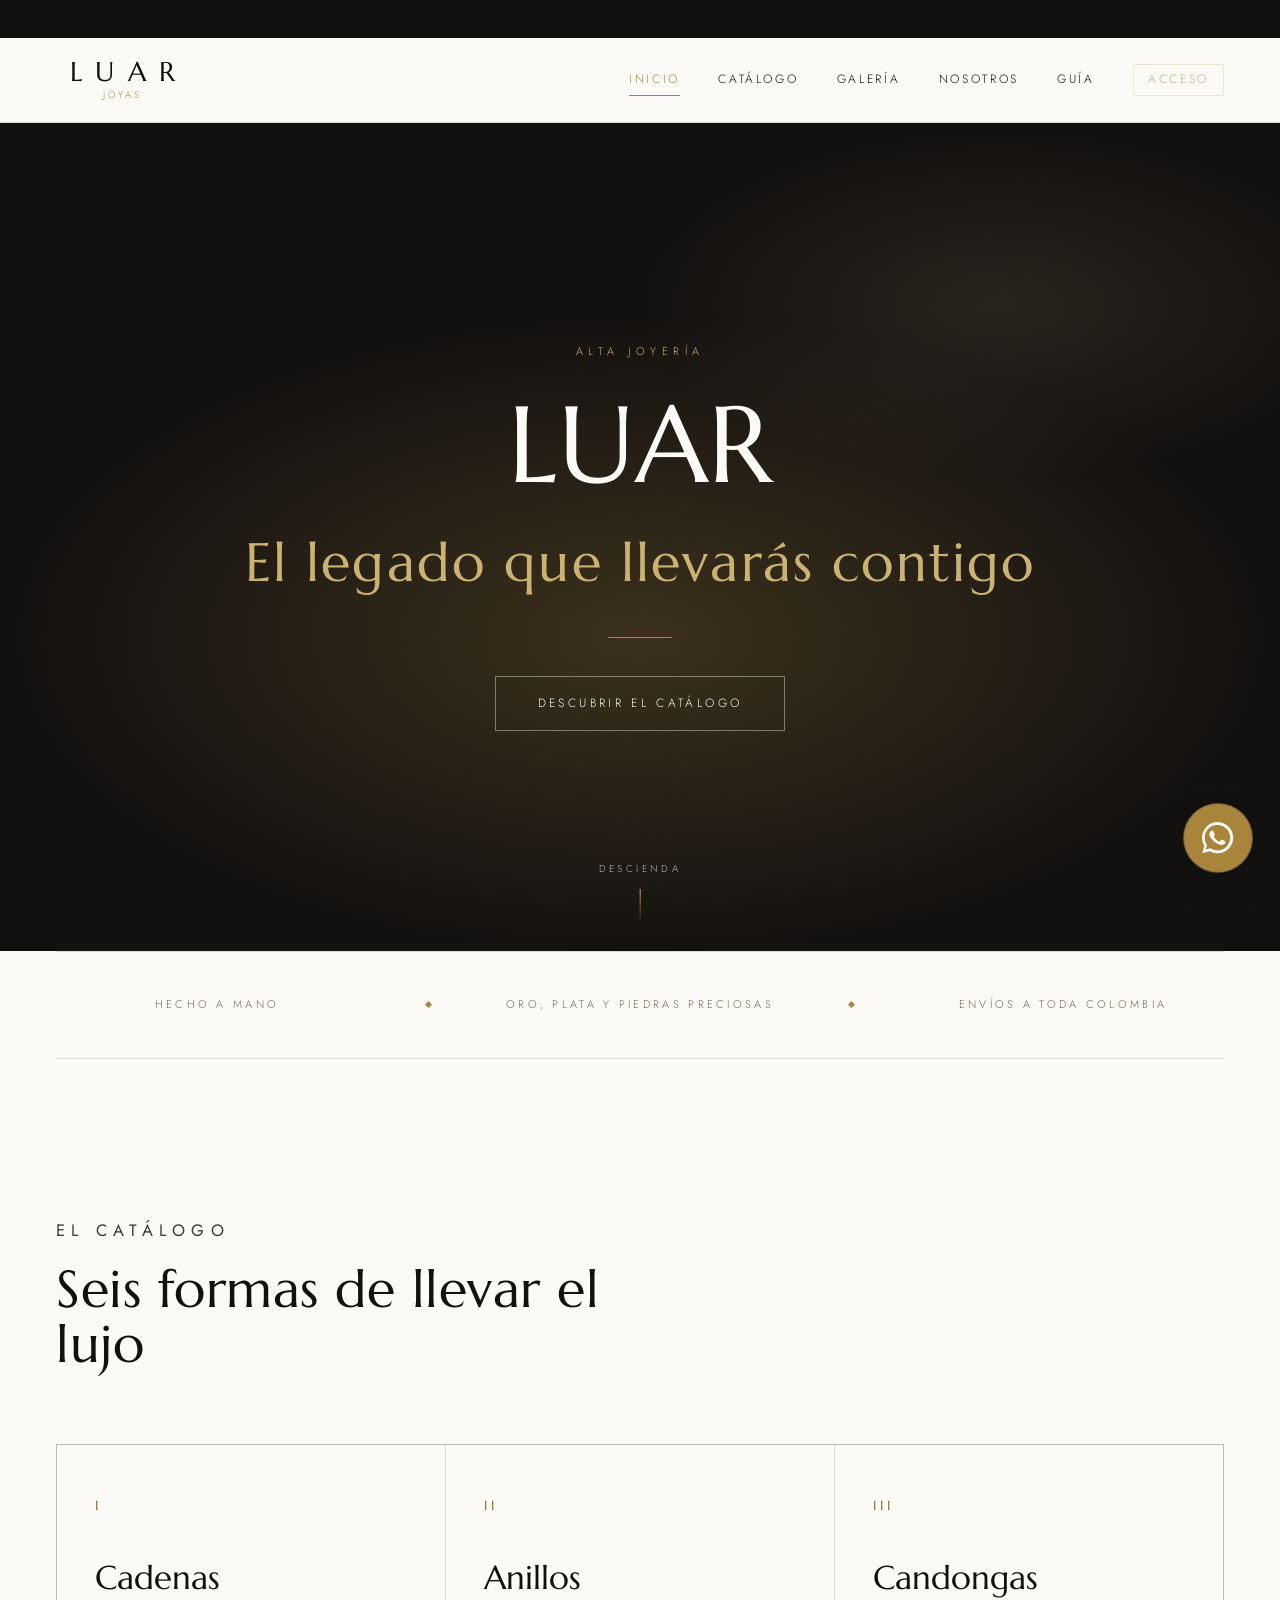
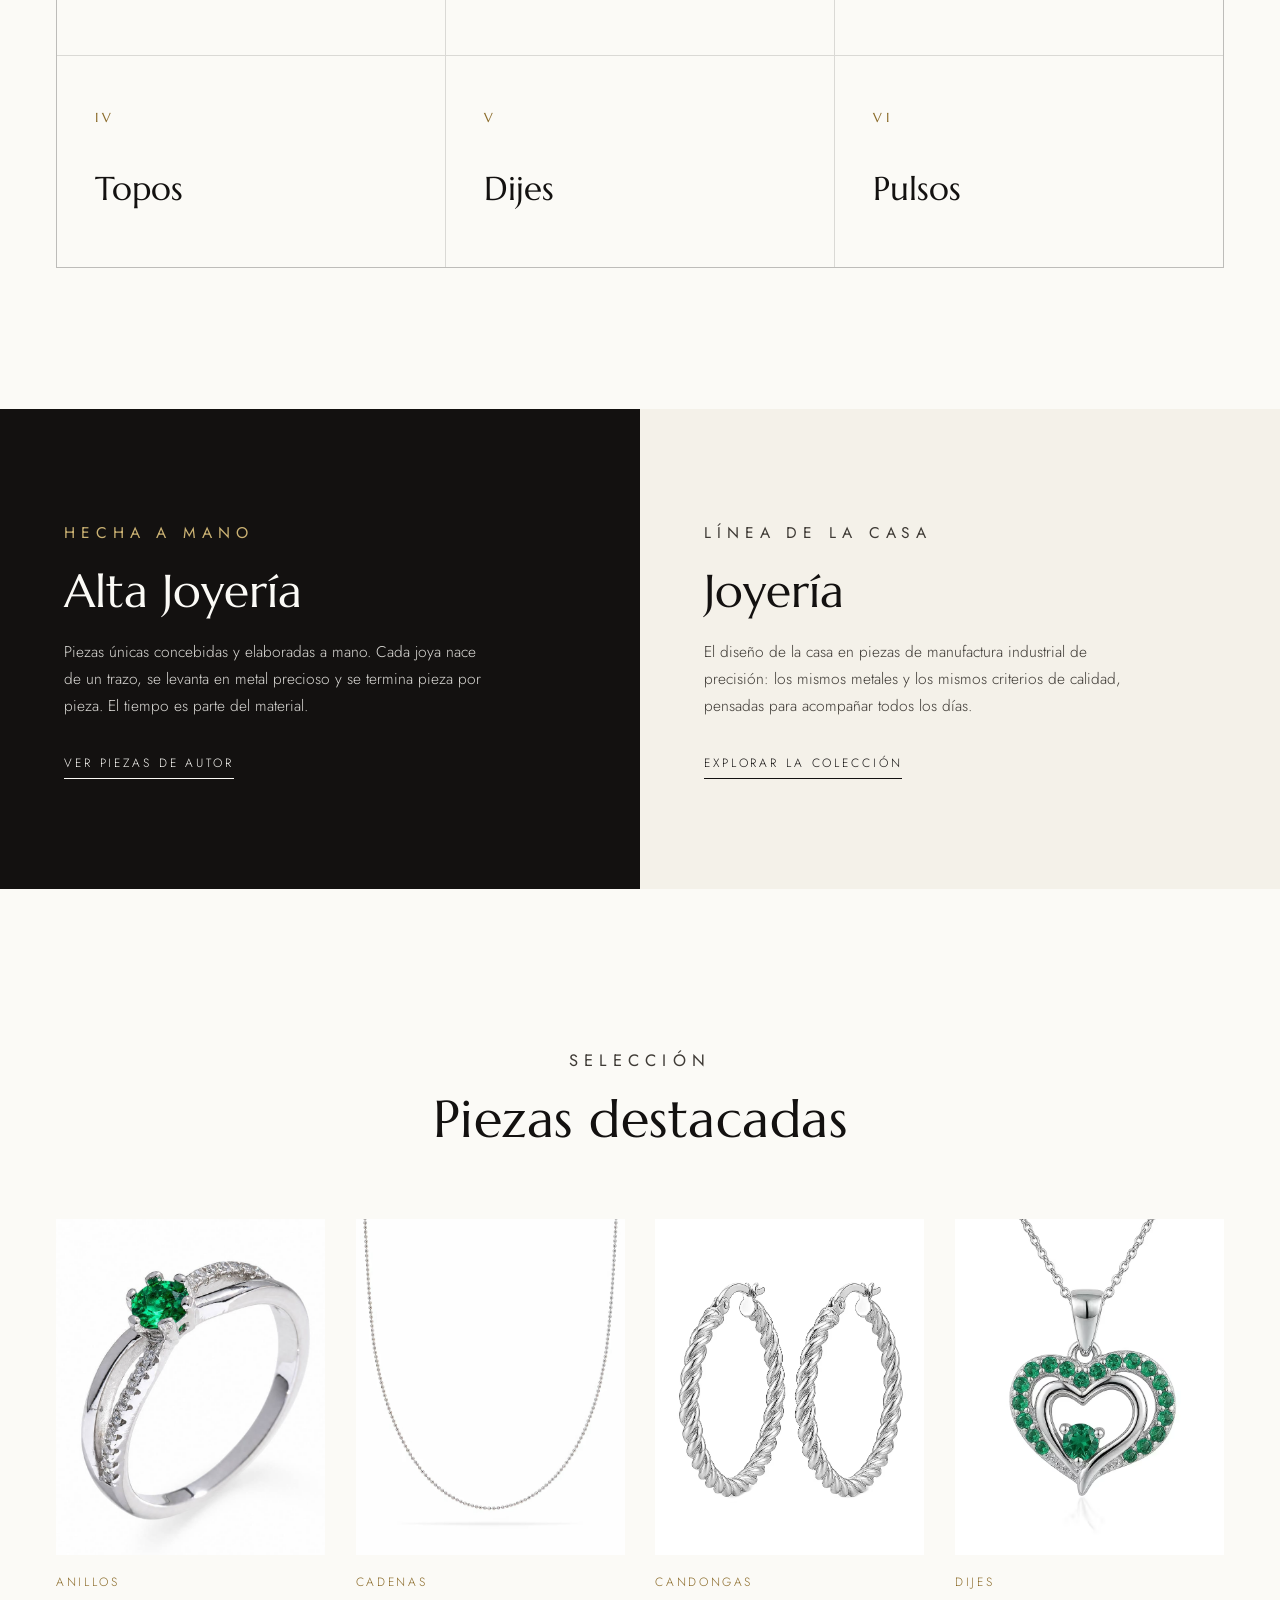
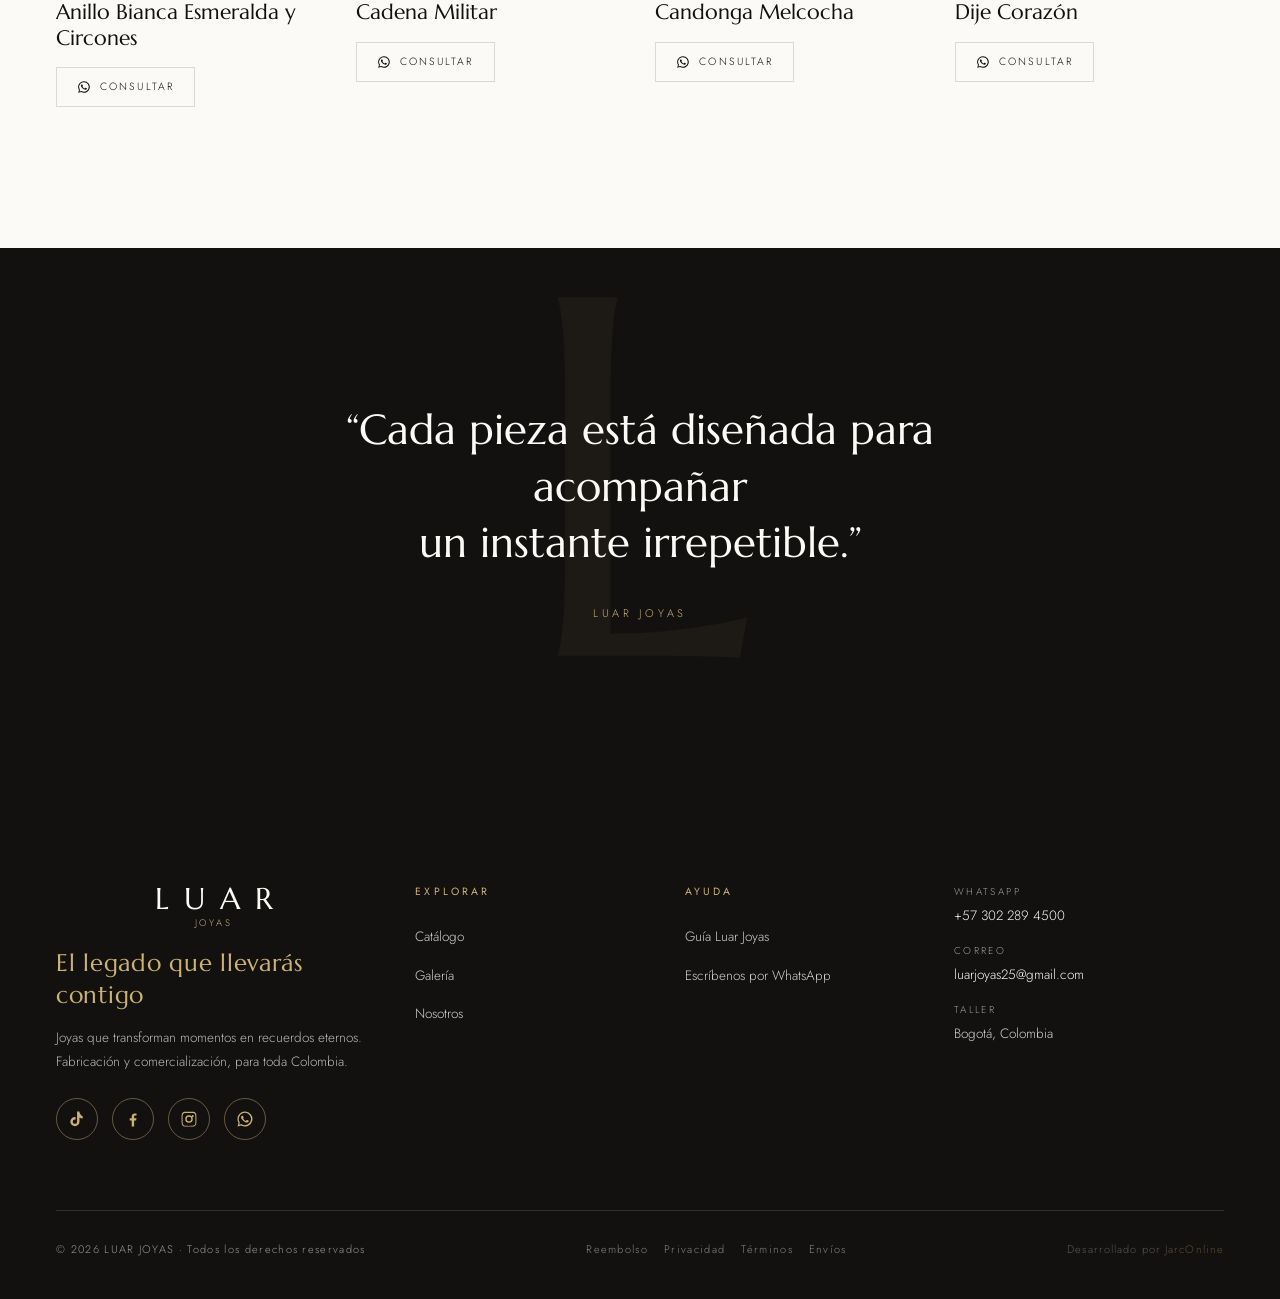
==== commit c143c24c: "Seguridad, accesibilidad y ajustes visuales móvil - Quita enlace Admin del pie de página (acceso ya " ====
--- a/index.html
+++ b/index.html
@@ -203,11 +203,11 @@
           <h5>Ayuda</h5>
           <ul>
             <li><a href="faq.html">Guía Luar Joyas</a></li>
-            <li><a data-wsp-general href="#" target="_blank" rel="noopener">Escríbenos por WhatsApp</a></li>
+            <li><a data-wsp-general href="#" target="_blank" rel="noopener noreferrer">Escríbenos por WhatsApp</a></li>
           </ul>
         </div>
         <div class="pie__contacto">
-          <div><small>WhatsApp</small><a data-wsp-general href="#" target="_blank" rel="noopener" translate="no">+57 302 289 4500</a></div>
+          <div><small>WhatsApp</small><a data-wsp-general href="#" target="_blank" rel="noopener noreferrer" translate="no">+57 302 289 4500</a></div>
           <div><small>Correo</small><a data-correo href="#"></a></div>
           <div><small>Taller</small><span>Bogotá, Colombia</span></div>
         </div>
@@ -220,12 +220,12 @@
           <a href="terminos.html">Términos</a>
           <a href="envios.html">Envíos</a>
         </nav>
-        <span class="pie__dev">Desarrollado por <a href="https://jarconline.com/servicios" target="_blank" rel="noopener">JarcOnline</a> · <a href="/admin/" class="pie__admin">Admin</a></span>
+        <span class="pie__dev">Desarrollado por <a href="https://jarconline.com/servicios" target="_blank" rel="noopener noreferrer">JarcOnline</a></span>
       </div>
     </div>
   </footer>
 
-  <a class="wsp-flotante" data-wsp-general href="#" target="_blank" rel="noopener" aria-label="Escribir por WhatsApp">
+  <a class="wsp-flotante" data-wsp-general href="#" target="_blank" rel="noopener noreferrer" aria-label="Escribir por WhatsApp">
     <svg viewBox="0 0 24 24"><path d="M12 2a10 10 0 0 0-8.6 15.1L2 22l5-1.3A10 10 0 1 0 12 2Zm0 18.2c-1.6 0-3.1-.4-4.4-1.2l-.3-.2-3 .8.8-2.9-.2-.3A8.2 8.2 0 1 1 12 20.2Zm4.5-6.1c-.2-.1-1.5-.7-1.7-.8-.2-.1-.4-.1-.6.1-.2.2-.6.8-.8 1-.1.2-.3.2-.5.1a6.7 6.7 0 0 1-3.3-2.9c-.3-.4 0-.5.1-.7l.4-.5c.1-.2.1-.3 0-.5l-.8-1.9c-.2-.5-.4-.4-.6-.4h-.5c-.2 0-.5.1-.7.3-.9.9-1.1 2.2-.2 3.8a12 12 0 0 0 4.6 4.2c1.7.8 2.4.8 3.2.7.5-.1 1.5-.6 1.7-1.2.2-.6.2-1.1.1-1.2 0 0-.2-.1-.4-.1Z"/></svg>
   </a>
 
--- a/css/estilos.css
+++ b/css/estilos.css
@@ -638,6 +638,7 @@
   gap: clamp(24px, 3vw, 44px) clamp(18px, 2.4vw, 32px);
 }
 
+
 .producto { display: flex; flex-direction: column; }
 
 /* enlace clicable que envuelve la imagen y datos de la tarjeta */
@@ -700,8 +701,8 @@
 }
 
 .producto__linea {
-  font-size: 11px;
-  letter-spacing: .24em;
+  font-size: 12px;
+  letter-spacing: .22em;
   text-transform: uppercase;
   color: var(--oro-texto);
   margin-bottom: 8px;
@@ -712,8 +713,8 @@
   font-size: 21px;
   line-height: 1.2;
 }
-.producto__material { font-size: 13px; color: var(--gris); margin-top: 5px; }
-.producto__precio { font-size: 14.5px; margin-top: 10px; letter-spacing: .04em; }
+.producto__material { font-size: 13.5px; color: var(--gris); margin-top: 5px; }
+.producto__precio { font-size: 15px; margin-top: 10px; letter-spacing: .04em; }
 
 .producto__wsp {
   margin-top: 16px;
@@ -732,6 +733,19 @@
 }
 .producto__wsp:hover { background: var(--tinta); color: var(--marfil); border-color: var(--tinta); }
 .producto__wsp svg { width: 14px; height: 14px; fill: currentColor; }
+
+/* En móvil pequeño: 2 columnas para que las imágenes no sean enormes */
+@media (max-width: 520px) {
+  .rejilla-productos {
+    grid-template-columns: repeat(2, 1fr);
+    gap: 20px 10px;
+  }
+  .producto__marco { margin-bottom: 10px; }
+  .producto__nombre { font-size: 16px; }
+  .producto__linea { font-size: 9.5px; letter-spacing: .16em; }
+  .producto__material { font-size: 12px; }
+  .producto__precio { font-size: 13px; }
+}
 
 /* ---------- filtros del catálogo ---------- */
 
@@ -1279,8 +1293,6 @@
 .pie__dev { font-size: 11px; letter-spacing: .1em; color: rgba(251,250,246,.3); }
 .pie__dev a { color: rgba(203,178,115,.38); transition: color var(--transicion); }
 .pie__dev a:hover { color: var(--oro-claro); }
-.pie__admin { opacity: .22; font-size: 10px; letter-spacing: .15em; text-transform: uppercase; transition: opacity var(--transicion); }
-.pie__admin:hover { opacity: 1; }
 
 /* ============================================================
    FILTRO DE METAL (catálogo Plata / Oro)
